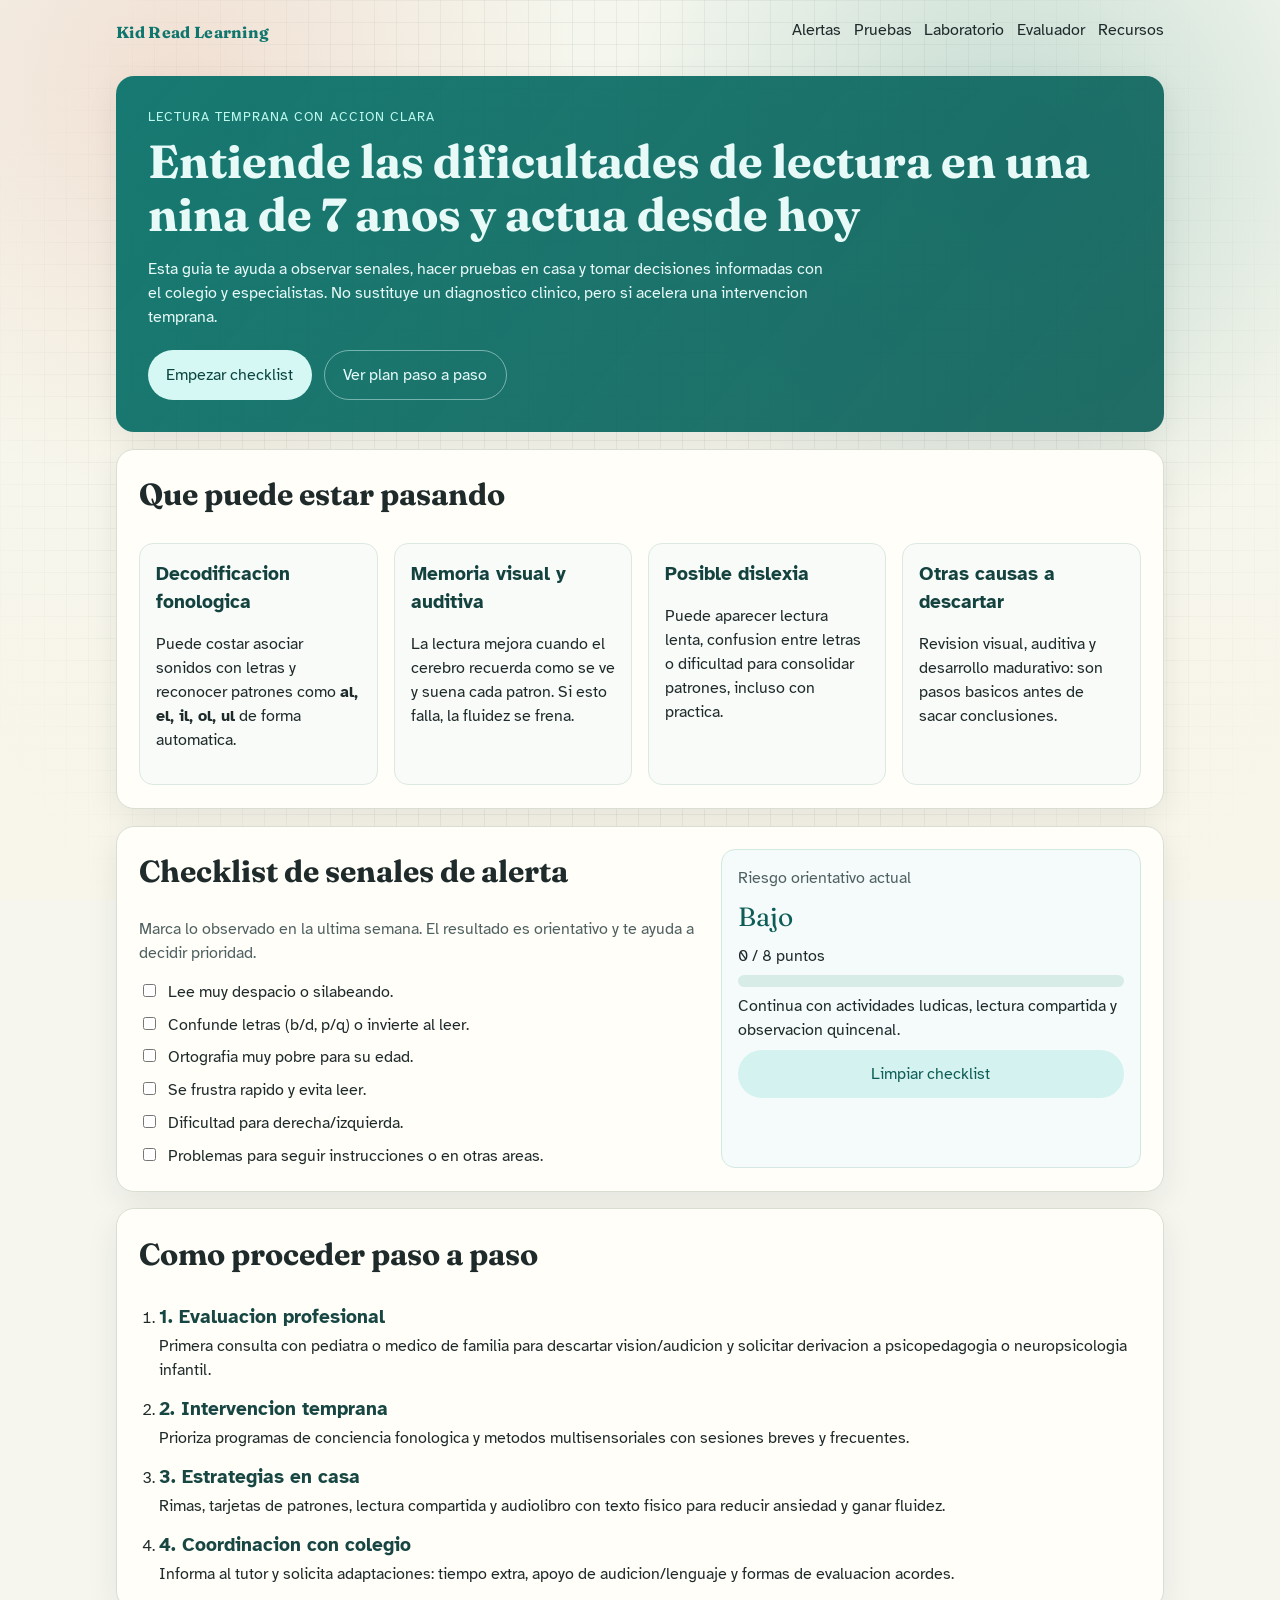
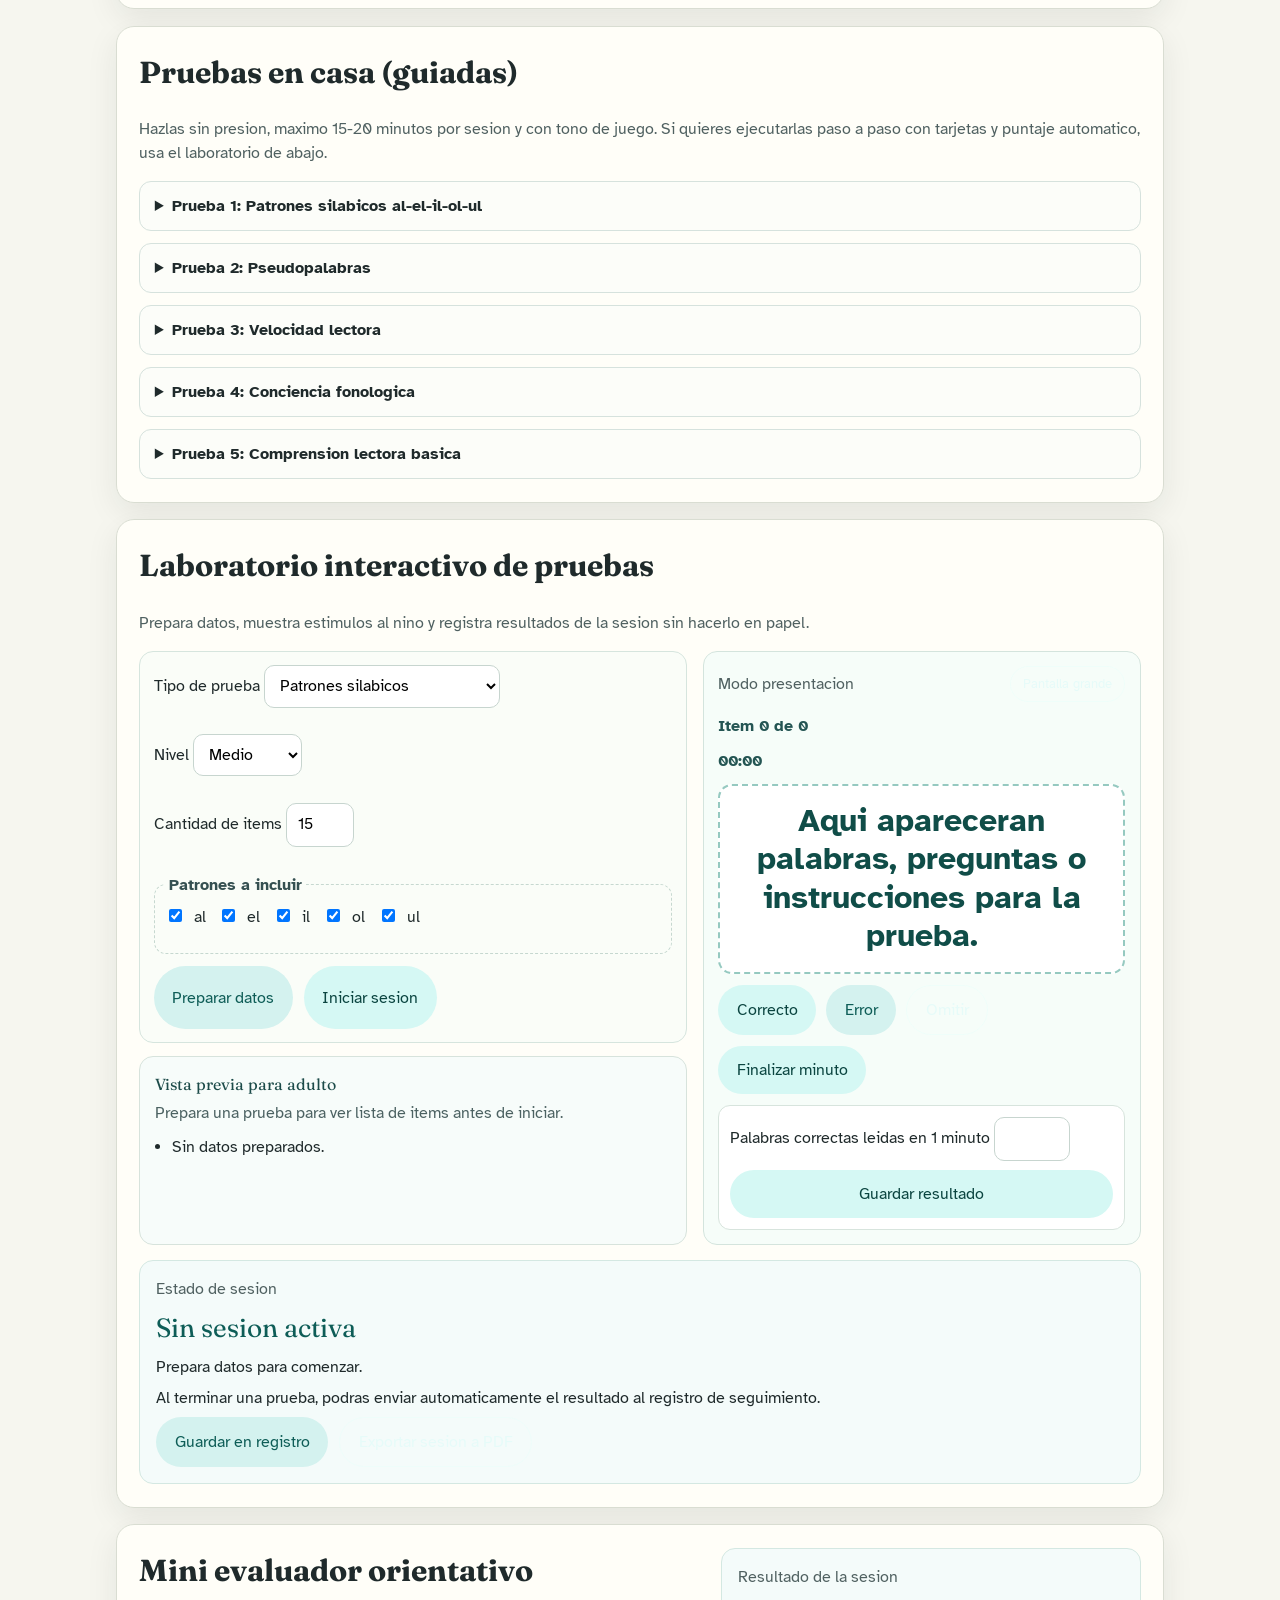
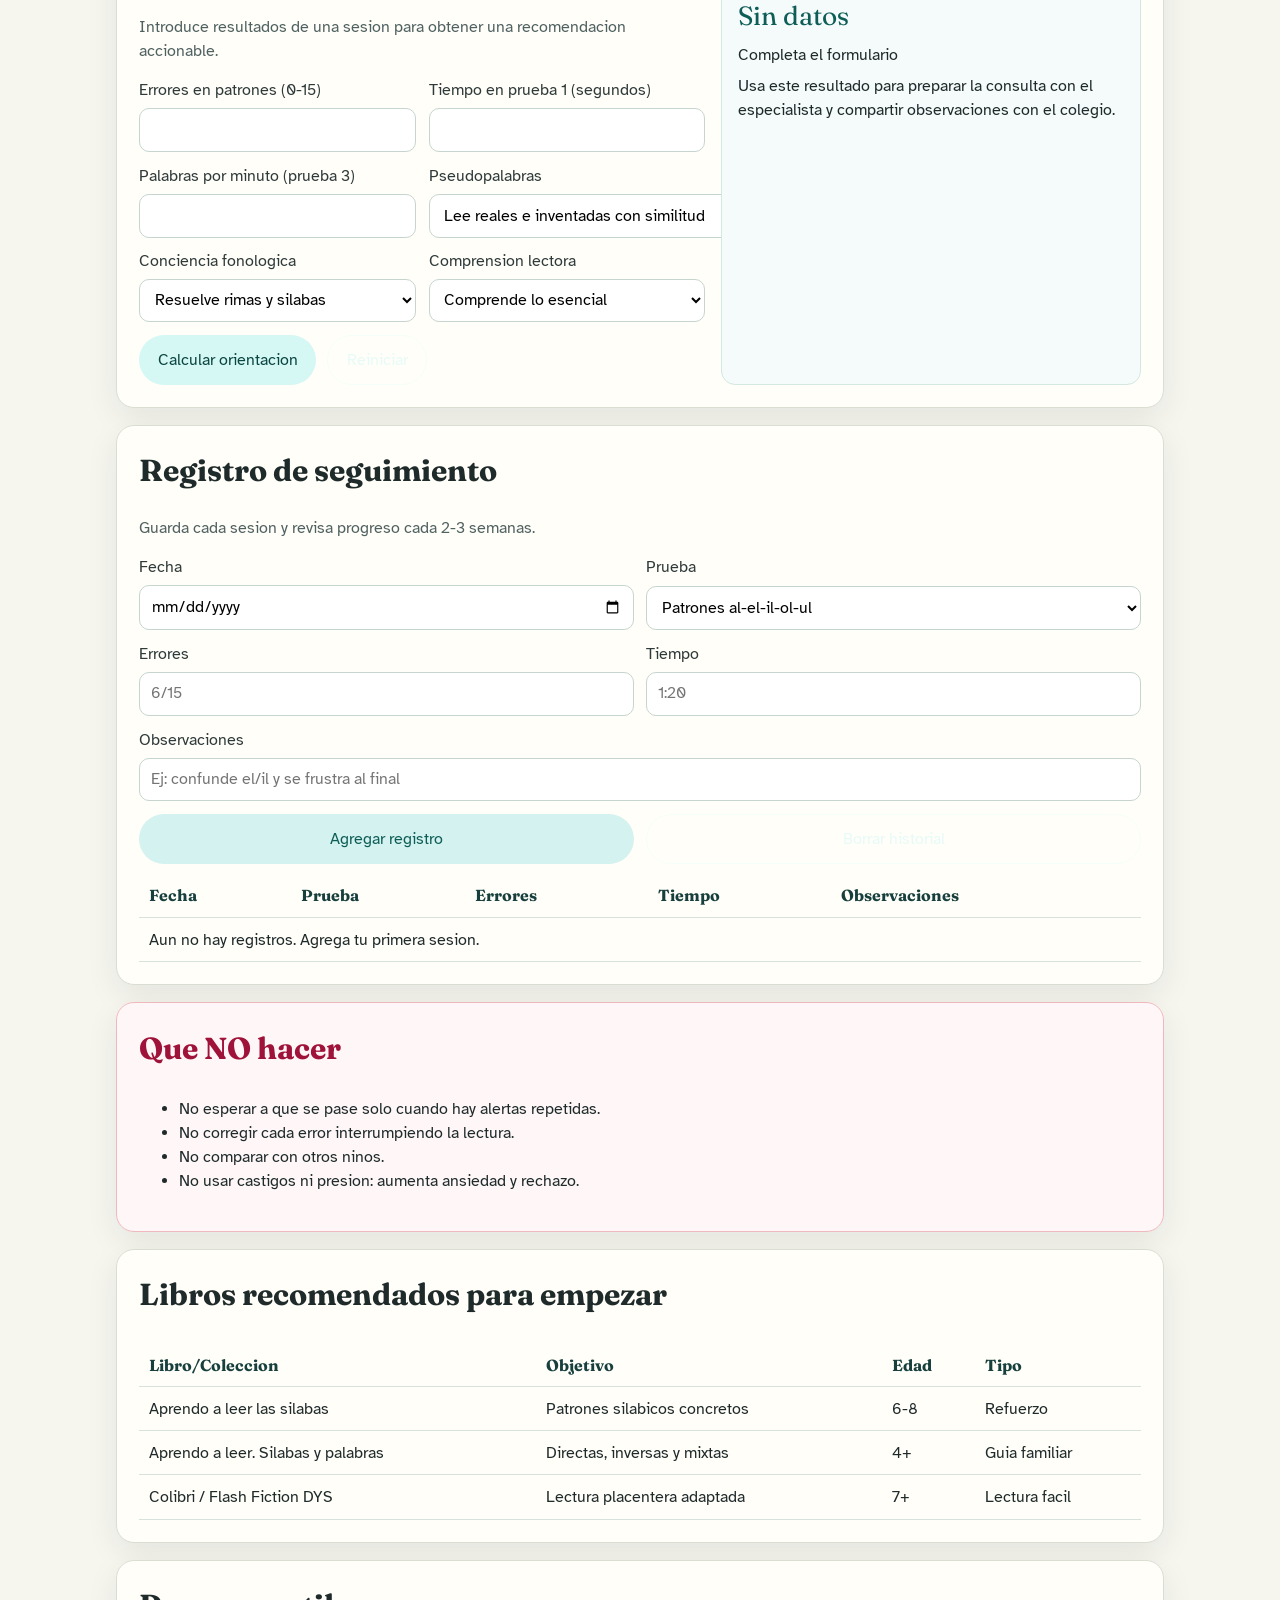
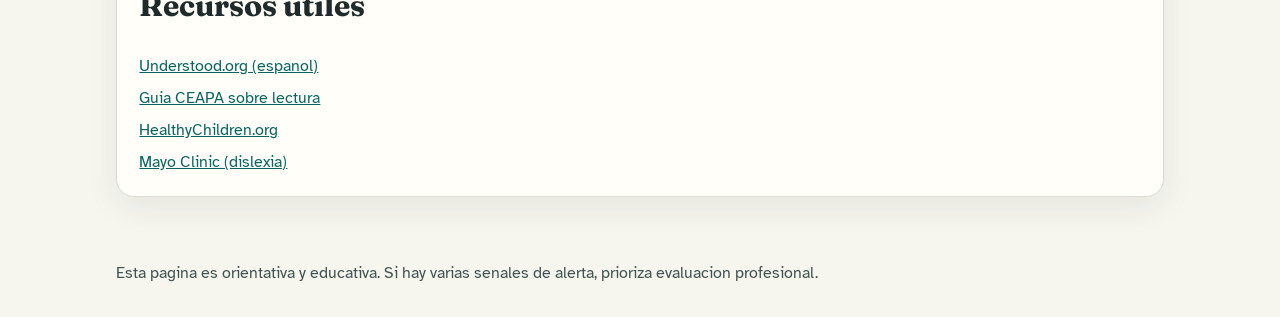
==== index.html @ 414d0680 "Initial interactive reading assessment website" ====
<!doctype html>
<html lang="es">
  <head>
    <meta charset="UTF-8" />
    <meta name="viewport" content="width=device-width, initial-scale=1.0" />
    <title>Guia interactiva de lectura - 7 anos</title>
    <meta
      name="description"
      content="Guia interactiva para familias: detectar senales de alerta en lectura, aplicar pruebas en casa y saber cuando acudir a evaluacion profesional."
    />
    <link rel="preconnect" href="https://fonts.googleapis.com" />
    <link rel="preconnect" href="https://fonts.gstatic.com" crossorigin />
    <link
      href="https://fonts.googleapis.com/css2?family=Atkinson+Hyperlegible:wght@400;700&family=Fraunces:opsz,wght@9..144,500;9..144,700&display=swap"
      rel="stylesheet"
    />
    <link rel="stylesheet" href="styles.css" />
  </head>
  <body>
    <div class="bg-aurora" aria-hidden="true"></div>
    <div class="bg-grid" aria-hidden="true"></div>

    <header class="topbar">
      <p class="brand">Kid Read Learning</p>
      <nav aria-label="Navegacion principal">
        <a href="#alertas">Alertas</a>
        <a href="#pruebas">Pruebas</a>
        <a href="#laboratorio">Laboratorio</a>
        <a href="#evaluador">Evaluador</a>
        <a href="#recursos">Recursos</a>
      </nav>
    </header>

    <main>
      <section class="hero reveal" id="inicio">
        <p class="eyebrow">Lectura temprana con accion clara</p>
        <h1>
          Entiende las dificultades de lectura en una nina de 7 anos y actua
          desde hoy
        </h1>
        <p>
          Esta guia te ayuda a observar senales, hacer pruebas en casa y tomar
          decisiones informadas con el colegio y especialistas. No sustituye un
          diagnostico clinico, pero si acelera una intervencion temprana.
        </p>
        <div class="hero-actions">
          <a class="btn btn-primary" href="#alertas">Empezar checklist</a>
          <a class="btn btn-secondary" href="#pasos">Ver plan paso a paso</a>
        </div>
      </section>

      <section class="panel reveal" id="entender">
        <h2>Que puede estar pasando</h2>
        <div class="grid cards-4">
          <article class="card">
            <h3>Decodificacion fonologica</h3>
            <p>
              Puede costar asociar sonidos con letras y reconocer patrones como
              <strong>al, el, il, ol, ul</strong> de forma automatica.
            </p>
          </article>
          <article class="card">
            <h3>Memoria visual y auditiva</h3>
            <p>
              La lectura mejora cuando el cerebro recuerda como se ve y suena
              cada patron. Si esto falla, la fluidez se frena.
            </p>
          </article>
          <article class="card">
            <h3>Posible dislexia</h3>
            <p>
              Puede aparecer lectura lenta, confusion entre letras o dificultad
              para consolidar patrones, incluso con practica.
            </p>
          </article>
          <article class="card">
            <h3>Otras causas a descartar</h3>
            <p>
              Revision visual, auditiva y desarrollo madurativo: son pasos
              basicos antes de sacar conclusiones.
            </p>
          </article>
        </div>
      </section>

      <section class="panel reveal" id="alertas">
        <div class="split">
          <div>
            <h2>Checklist de senales de alerta</h2>
            <p class="section-intro">
              Marca lo observado en la ultima semana. El resultado es
              orientativo y te ayuda a decidir prioridad.
            </p>
            <form id="alertChecklist" class="stack" aria-label="Checklist de alertas">
              <label><input type="checkbox" value="2" /> Lee muy despacio o silabeando.</label>
              <label><input type="checkbox" value="2" /> Confunde letras (b/d, p/q) o invierte al leer.</label>
              <label><input type="checkbox" value="1" /> Ortografia muy pobre para su edad.</label>
              <label><input type="checkbox" value="1" /> Se frustra rapido y evita leer.</label>
              <label><input type="checkbox" value="1" /> Dificultad para derecha/izquierda.</label>
              <label><input type="checkbox" value="1" /> Problemas para seguir instrucciones o en otras areas.</label>
            </form>
          </div>

          <aside class="result-card" aria-live="polite">
            <p class="result-label">Riesgo orientativo actual</p>
            <p class="result-level" id="checklistLevel">Bajo</p>
            <p class="result-score"><span id="checklistScore">0</span> / 8 puntos</p>
            <div class="meter" role="img" aria-label="Nivel de alerta">
              <span id="checklistMeter"></span>
            </div>
            <p class="result-message" id="checklistMessage">
              Continua con actividades ludicas y observacion quincenal.
            </p>
            <button type="button" class="btn btn-tertiary" id="clearChecklist">
              Limpiar checklist
            </button>
          </aside>
        </div>
      </section>

      <section class="panel reveal" id="pasos">
        <h2>Como proceder paso a paso</h2>
        <ol class="timeline">
          <li>
            <h3>1. Evaluacion profesional</h3>
            <p>
              Primera consulta con pediatra o medico de familia para descartar
              vision/audicion y solicitar derivacion a psicopedagogia o
              neuropsicologia infantil.
            </p>
          </li>
          <li>
            <h3>2. Intervencion temprana</h3>
            <p>
              Prioriza programas de conciencia fonologica y metodos
              multisensoriales con sesiones breves y frecuentes.
            </p>
          </li>
          <li>
            <h3>3. Estrategias en casa</h3>
            <p>
              Rimas, tarjetas de patrones, lectura compartida y audiolibro con
              texto fisico para reducir ansiedad y ganar fluidez.
            </p>
          </li>
          <li>
            <h3>4. Coordinacion con colegio</h3>
            <p>
              Informa al tutor y solicita adaptaciones: tiempo extra, apoyo de
              audicion/lenguaje y formas de evaluacion acordes.
            </p>
          </li>
        </ol>
      </section>

      <section class="panel reveal" id="pruebas">
        <h2>Pruebas en casa (guiadas)</h2>
        <p class="section-intro">
          Hazlas sin presion, maximo 15-20 minutos por sesion y con tono de
          juego. Si quieres ejecutarlas paso a paso con tarjetas y puntaje
          automatico, usa el laboratorio de abajo.
        </p>

        <div class="accordion">
          <details>
            <summary>Prueba 1: Patrones silabicos al-el-il-ol-ul</summary>
            <p>
              Usa 15 palabras. Senal de alerta: mas de 30% de errores o mas de
              60 segundos con lectura silabeada.
            </p>
          </details>
          <details>
            <summary>Prueba 2: Pseudopalabras</summary>
            <p>
              Mezcla palabras reales e inventadas. Si solo lee conocidas, puede
              haber dificultad en conversion grafema-fonema.
            </p>
          </details>
          <details>
            <summary>Prueba 3: Velocidad lectora</summary>
            <p>
              Texto de 100 palabras durante 1 minuto. Referencia orientativa a
              los 7 anos: 60-90 ppm. Alerta por debajo de 50 ppm.
            </p>
          </details>
          <details>
            <summary>Prueba 4: Conciencia fonologica</summary>
            <p>
              Evalua rimas, segmentacion y omision de silabas. Dificultades
              repetidas sugieren base fonologica fragil.
            </p>
          </details>
          <details>
            <summary>Prueba 5: Comprension lectora basica</summary>
            <p>
              Lee 3-4 frases y haz 2-3 preguntas de contenido. Si lee sin
              comprender, revisa enfoque de intervencion.
            </p>
          </details>
        </div>
      </section>

      <section class="panel reveal" id="laboratorio">
        <h2>Laboratorio interactivo de pruebas</h2>
        <p class="section-intro">
          Prepara datos, muestra estimulos al nino y registra resultados de la
          sesion sin hacerlo en papel.
        </p>

        <div class="lab-grid">
          <div class="lab-setup">
            <form id="testLabSetup" class="lab-form">
              <label>
                Tipo de prueba
                <select id="labTestType">
                  <option value="patterns">Patrones silabicos</option>
                  <option value="pseudo">Pseudopalabras</option>
                  <option value="phonology">Conciencia fonologica</option>
                  <option value="reading">Comprension lectora</option>
                  <option value="speed">Velocidad lectora (1 minuto)</option>
                </select>
              </label>

              <label>
                Nivel
                <select id="labDifficulty">
                  <option value="easy">Facil</option>
                  <option value="medium" selected>Medio</option>
                  <option value="hard">Avanzado</option>
                </select>
              </label>

              <label id="labCountWrap">
                Cantidad de items
                <input type="number" id="labItemCount" min="5" max="30" value="15" />
              </label>

              <fieldset id="patternPicker">
                <legend>Patrones a incluir</legend>
                <label><input type="checkbox" name="pattern" value="al" checked /> al</label>
                <label><input type="checkbox" name="pattern" value="el" checked /> el</label>
                <label><input type="checkbox" name="pattern" value="il" checked /> il</label>
                <label><input type="checkbox" name="pattern" value="ol" checked /> ol</label>
                <label><input type="checkbox" name="pattern" value="ul" checked /> ul</label>
              </fieldset>

              <div class="actions-row">
                <button class="btn btn-tertiary" type="button" id="generateLabData">
                  Preparar datos
                </button>
                <button class="btn btn-primary" type="button" id="startLabSession" disabled>
                  Iniciar sesion
                </button>
              </div>
            </form>

            <div class="preview-box">
              <p class="preview-title">Vista previa para adulto</p>
              <p class="preview-note" id="labPreviewNote">
                Prepara una prueba para ver lista de items antes de iniciar.
              </p>
              <ul id="labPreview" class="preview-list"></ul>
            </div>
          </div>

          <aside class="lab-player" aria-live="polite">
            <div class="lab-player-head">
              <p class="result-label">Modo presentacion</p>
              <button class="btn btn-secondary btn-small" type="button" id="toggleKidView">
                Pantalla grande
              </button>
            </div>

            <p class="lab-progress" id="labProgress">Item 0 de 0</p>
            <p class="lab-timer" id="labTimer">00:00</p>
            <div class="lab-reading" id="labReadingText" hidden></div>
            <div class="stimulus-card" id="labStimulus">
              Aqui apareceran palabras, preguntas o instrucciones para la prueba.
            </div>

            <div class="lab-controls" id="labMainControls">
              <button class="btn btn-primary" type="button" id="labCorrect" disabled>
                Correcto
              </button>
              <button class="btn btn-tertiary" type="button" id="labIncorrect" disabled>
                Error
              </button>
              <button class="btn btn-secondary" type="button" id="labSkip" disabled>
                Omitir
              </button>
            </div>

            <div class="lab-controls" id="speedControls" hidden>
              <button class="btn btn-primary" type="button" id="finishSpeedNow" disabled>
                Finalizar minuto
              </button>
            </div>

            <form id="speedResultForm" class="speed-form" hidden>
              <label>
                Palabras correctas leidas en 1 minuto
                <input type="number" id="speedWordsRead" min="0" max="180" required />
              </label>
              <button class="btn btn-primary" type="submit">Guardar resultado</button>
            </form>
          </aside>
        </div>

        <div class="result-card lab-summary">
          <p class="result-label">Estado de sesion</p>
          <p class="result-level" id="labStatus">Sin sesion activa</p>
          <p class="result-score" id="labStats">Prepara datos para comenzar.</p>
          <p class="result-message" id="labAdvice">
            Al terminar una prueba, podras enviar automaticamente el resultado al
            registro de seguimiento.
          </p>
          <div class="actions-row">
            <button class="btn btn-tertiary" type="button" id="saveLabToLog" disabled>
              Guardar en registro
            </button>
            <button class="btn btn-secondary" type="button" id="exportLabPdf" disabled>
              Exportar sesion a PDF
            </button>
          </div>
        </div>
      </section>

      <section class="panel reveal" id="evaluador">
        <div class="split">
          <div>
            <h2>Mini evaluador orientativo</h2>
            <p class="section-intro">
              Introduce resultados de una sesion para obtener una recomendacion
              accionable.
            </p>
            <form id="quickEval" class="eval-grid">
              <label>
                Errores en patrones (0-15)
                <input type="number" min="0" max="15" id="errPatrones" required />
              </label>
              <label>
                Tiempo en prueba 1 (segundos)
                <input type="number" min="10" max="300" id="timePatrones" required />
              </label>
              <label>
                Palabras por minuto (prueba 3)
                <input type="number" min="0" max="180" id="ppm" required />
              </label>
              <label>
                Pseudopalabras
                <select id="pseudo" required>
                  <option value="ok">Lee reales e inventadas con similitud</option>
                  <option value="partial">Le cuesta varias inventadas</option>
                  <option value="block">Se bloquea casi siempre con inventadas</option>
                </select>
              </label>
              <label>
                Conciencia fonologica
                <select id="fono" required>
                  <option value="ok">Resuelve rimas y silabas</option>
                  <option value="partial">Falla en algunas tareas</option>
                  <option value="block">Falla en la mayoria</option>
                </select>
              </label>
              <label>
                Comprension lectora
                <select id="comprension" required>
                  <option value="ok">Comprende lo esencial</option>
                  <option value="partial">Comprension parcial</option>
                  <option value="low">Casi no comprende</option>
                </select>
              </label>

              <div class="actions-row">
                <button class="btn btn-primary" type="submit">Calcular orientacion</button>
                <button class="btn btn-secondary" type="button" id="resetEval">Reiniciar</button>
              </div>
            </form>
          </div>

          <aside class="result-card" aria-live="polite">
            <p class="result-label">Resultado de la sesion</p>
            <p class="result-level" id="evalLevel">Sin datos</p>
            <p class="result-score" id="evalScore">Completa el formulario</p>
            <p class="result-message" id="evalMessage">
              Usa este resultado para preparar la consulta con el especialista y
              compartir observaciones con el colegio.
            </p>
          </aside>
        </div>
      </section>

      <section class="panel reveal" id="registro">
        <h2>Registro de seguimiento</h2>
        <p class="section-intro">
          Guarda cada sesion y revisa progreso cada 2-3 semanas.
        </p>
        <form id="logForm" class="log-form">
          <label>Fecha <input type="date" id="logDate" required /></label>
          <label>
            Prueba
            <select id="logTest" required>
              <option value="Patrones">Patrones al-el-il-ol-ul</option>
              <option value="Pseudopalabras">Pseudopalabras</option>
              <option value="Velocidad">Velocidad lectora</option>
              <option value="Conciencia fonologica">Conciencia fonologica</option>
              <option value="Comprension">Comprension lectora</option>
            </select>
          </label>
          <label>Errores <input type="text" id="logErrors" placeholder="6/15" /></label>
          <label>Tiempo <input type="text" id="logTime" placeholder="1:20" /></label>
          <label class="full">
            Observaciones
            <input
              type="text"
              id="logNotes"
              placeholder="Ej: confunde el/il y se frustra al final"
            />
          </label>
          <button type="submit" class="btn btn-tertiary">Agregar registro</button>
          <button type="button" class="btn btn-secondary" id="clearLogs">Borrar historial</button>
        </form>

        <div class="table-wrap">
          <table>
            <thead>
              <tr>
                <th>Fecha</th>
                <th>Prueba</th>
                <th>Errores</th>
                <th>Tiempo</th>
                <th>Observaciones</th>
              </tr>
            </thead>
            <tbody id="logTableBody"></tbody>
          </table>
        </div>
      </section>

      <section class="panel panel-warning reveal" id="no-hacer">
        <h2>Que NO hacer</h2>
        <ul>
          <li>No esperar a que se pase solo cuando hay alertas repetidas.</li>
          <li>No corregir cada error interrumpiendo la lectura.</li>
          <li>No comparar con otros ninos.</li>
          <li>No usar castigos ni presion: aumenta ansiedad y rechazo.</li>
        </ul>
      </section>

      <section class="panel reveal" id="libros">
        <h2>Libros recomendados para empezar</h2>
        <div class="table-wrap">
          <table>
            <thead>
              <tr>
                <th>Libro/Coleccion</th>
                <th>Objetivo</th>
                <th>Edad</th>
                <th>Tipo</th>
              </tr>
            </thead>
            <tbody>
              <tr>
                <td>Aprendo a leer las silabas</td>
                <td>Patrones silabicos concretos</td>
                <td>6-8</td>
                <td>Refuerzo</td>
              </tr>
              <tr>
                <td>Aprendo a leer. Silabas y palabras</td>
                <td>Directas, inversas y mixtas</td>
                <td>4+</td>
                <td>Guia familiar</td>
              </tr>
              <tr>
                <td>Colibri / Flash Fiction DYS</td>
                <td>Lectura placentera adaptada</td>
                <td>7+</td>
                <td>Lectura facil</td>
              </tr>
            </tbody>
          </table>
        </div>
      </section>

      <section class="panel reveal" id="recursos">
        <h2>Recursos utiles</h2>
        <div class="resources">
          <a href="https://www.understood.org/es-mx/articles/child-trouble-reading" target="_blank" rel="noreferrer">Understood.org (espanol)</a>
          <a href="https://ceapa.es/wp-content/uploads/2021/02/DIFICULTADES-DE-APRENDIZAJE-RELACIONADAS-CON-LA-LECTURA.pdf" target="_blank" rel="noreferrer">Guia CEAPA sobre lectura</a>
          <a href="https://www.healthychildren.org/Spanish/health-issues/conditions/learning-disabilities/Paginas/reading-disorders-what-parents-need-to-know.aspx" target="_blank" rel="noreferrer">HealthyChildren.org</a>
          <a href="https://www.mayoclinic.org/es/diseases-conditions/dyslexia/symptoms-causes/syc-20353552" target="_blank" rel="noreferrer">Mayo Clinic (dislexia)</a>
        </div>
      </section>
    </main>

    <footer>
      <p>
        Esta pagina es orientativa y educativa. Si hay varias senales de alerta,
        prioriza evaluacion profesional.
      </p>
    </footer>

    <script src="script.js"></script>
  </body>
</html>
---- styles.css ----
:root {
  --bg: #f6f6ef;
  --surface: #fffef8;
  --ink: #1f2a2b;
  --muted: #506161;
  --primary: #0f766e;
  --primary-soft: #d4f2ef;
  --accent: #e07a5f;
  --accent-soft: #ffe3d8;
  --warning: #9f1239;
  --line: #d9ddd2;
  --shadow: 0 10px 32px rgba(24, 40, 36, 0.08);
  --radius: 18px;
}

* {
  box-sizing: border-box;
}

html,
body {
  margin: 0;
  padding: 0;
}

body {
  font-family: "Atkinson Hyperlegible", sans-serif;
  color: var(--ink);
  background: var(--bg);
  line-height: 1.5;
  position: relative;
}

.bg-aurora,
.bg-grid {
  position: fixed;
  inset: 0;
  pointer-events: none;
  z-index: -2;
}

.bg-aurora {
  background:
    radial-gradient(circle at 14% 9%, rgba(224, 122, 95, 0.19), transparent 30%),
    radial-gradient(circle at 79% 18%, rgba(15, 118, 110, 0.22), transparent 32%),
    linear-gradient(180deg, #f5f7ee 0%, #f8f5ea 100%);
}

.bg-grid {
  z-index: -1;
  background-image: linear-gradient(to right, rgba(82, 102, 99, 0.08) 1px, transparent 1px),
    linear-gradient(to bottom, rgba(82, 102, 99, 0.08) 1px, transparent 1px);
  background-size: 22px 22px;
  mask-image: radial-gradient(circle at center, #000 56%, transparent 90%);
}

.topbar {
  max-width: 1080px;
  margin: 0 auto;
  padding: 1.1rem 1rem;
  display: flex;
  justify-content: space-between;
  align-items: center;
  gap: 1rem;
  flex-wrap: wrap;
}

.brand {
  margin: 0;
  color: var(--primary);
  font-weight: 700;
  font-family: "Fraunces", serif;
  letter-spacing: 0.02em;
}

nav {
  display: flex;
  flex-wrap: wrap;
  gap: 0.8rem;
}

nav a {
  color: var(--ink);
  text-decoration: none;
  border-bottom: 2px solid transparent;
  padding-bottom: 0.2rem;
}

nav a:hover,
nav a:focus-visible {
  border-color: var(--primary);
  outline: none;
}

main {
  max-width: 1080px;
  margin: 0 auto;
  padding: 0 1rem 3rem;
}

.hero {
  margin-top: 0.7rem;
  padding: 2rem;
  border-radius: var(--radius);
  background: linear-gradient(130deg, rgba(15, 118, 110, 0.97), rgba(16, 98, 91, 0.93));
  color: #e8faf8;
  box-shadow: var(--shadow);
}

.hero h1 {
  margin: 0.5rem 0 1rem;
  font-family: "Fraunces", serif;
  font-weight: 700;
  font-size: clamp(1.7rem, 3.8vw, 2.9rem);
  line-height: 1.15;
}

.eyebrow {
  text-transform: uppercase;
  letter-spacing: 0.08em;
  font-size: 0.8rem;
  margin: 0;
  color: #bdf8ee;
}

.hero p {
  margin: 0;
  max-width: 68ch;
}

.hero-actions {
  margin-top: 1.3rem;
  display: flex;
  flex-wrap: wrap;
  gap: 0.75rem;
}

.btn {
  border: none;
  border-radius: 999px;
  padding: 0.75rem 1.15rem;
  font: inherit;
  cursor: pointer;
  text-decoration: none;
  display: inline-flex;
  justify-content: center;
  align-items: center;
  transition: transform 180ms ease, box-shadow 180ms ease, background-color 180ms ease;
}

.btn:hover,
.btn:focus-visible {
  transform: translateY(-1px);
  box-shadow: 0 6px 20px rgba(22, 42, 39, 0.16);
  outline: none;
}

.btn-primary {
  color: #0b4540;
  background: #d5f8f4;
}

.btn-secondary {
  color: #e6fbf9;
  border: 1px solid rgba(231, 255, 251, 0.45);
  background: transparent;
}

.btn-tertiary {
  color: #0e5d57;
  background: var(--primary-soft);
}

.panel {
  margin-top: 1.05rem;
  border-radius: var(--radius);
  background: var(--surface);
  padding: 1.4rem;
  border: 1px solid var(--line);
  box-shadow: var(--shadow);
}

.panel h2 {
  margin-top: 0;
  font-family: "Fraunces", serif;
  font-size: clamp(1.34rem, 2.4vw, 1.9rem);
}

.section-intro {
  margin-top: -0.2rem;
  color: var(--muted);
}

.grid {
  display: grid;
  gap: 1rem;
}

.cards-4 {
  grid-template-columns: repeat(4, minmax(0, 1fr));
}

.card {
  background: #f8fbf8;
  border: 1px solid #dce9e3;
  border-radius: 14px;
  padding: 1rem;
}

.card h3 {
  margin-top: 0;
  margin-bottom: 0.3rem;
  color: #13423f;
}

.split {
  display: grid;
  grid-template-columns: 1.35fr 1fr;
  gap: 1rem;
}

.stack {
  display: grid;
  gap: 0.6rem;
}

label {
  font-size: 0.97rem;
}

input[type="checkbox"] {
  margin-right: 0.5rem;
}

.result-card {
  border-radius: 14px;
  border: 1px solid #d4e8e2;
  background: #f4fbfa;
  padding: 1rem;
  display: flex;
  flex-direction: column;
  gap: 0.45rem;
}

.result-label {
  margin: 0;
  color: var(--muted);
}

.result-level {
  margin: 0;
  font-family: "Fraunces", serif;
  font-size: 1.65rem;
  color: #0e5d57;
}

.result-score,
.result-message {
  margin: 0;
}

.meter {
  width: 100%;
  border-radius: 999px;
  background: #d8ece7;
  height: 12px;
  overflow: hidden;
}

.meter span {
  display: block;
  height: 100%;
  width: 0;
  background: linear-gradient(90deg, #2eaa9c, #df7358);
  transition: width 220ms ease;
}

.timeline {
  margin: 0;
  padding-left: 1.2rem;
  display: grid;
  gap: 0.8rem;
}

.timeline h3 {
  margin-bottom: 0.2rem;
  margin-top: 0;
  color: #184643;
}

.timeline p {
  margin: 0;
}

.accordion {
  display: grid;
  gap: 0.75rem;
}

.lab-grid {
  display: grid;
  grid-template-columns: 1.25fr 1fr;
  gap: 1rem;
}

.lab-setup {
  display: grid;
  gap: 0.8rem;
}

.lab-form {
  display: grid;
  gap: 0.75rem;
  border: 1px solid #d6e5de;
  border-radius: 14px;
  background: #fafdf8;
  padding: 0.85rem;
}

#patternPicker {
  margin: 0;
  border: 1px dashed #c6d8d0;
  border-radius: 12px;
  padding: 0.6rem;
  display: flex;
  gap: 0.8rem;
  flex-wrap: wrap;
}

#patternPicker legend {
  padding: 0 0.25rem;
  color: #355051;
  font-weight: 700;
}

.preview-box {
  border: 1px solid #d7e3dc;
  border-radius: 14px;
  background: #f7fcfa;
  padding: 0.9rem;
}

.preview-title {
  margin: 0;
  font-family: "Fraunces", serif;
  color: #1c4b49;
}

.preview-note {
  margin: 0.35rem 0 0;
  color: #4c6262;
}

.preview-list {
  margin: 0.6rem 0 0;
  max-height: 220px;
  overflow-y: auto;
  padding-left: 1.1rem;
}

.lab-player {
  border: 1px solid #d4e4dd;
  border-radius: 14px;
  background: #f6fdf9;
  padding: 0.9rem;
  display: grid;
  gap: 0.7rem;
}

.lab-player-head {
  display: flex;
  align-items: center;
  justify-content: space-between;
  gap: 0.7rem;
}

.btn-small {
  padding: 0.45rem 0.75rem;
  font-size: 0.84rem;
  width: auto;
}

.lab-progress,
.lab-timer {
  margin: 0;
  font-weight: 700;
  color: #245553;
}

.lab-reading {
  border: 1px solid #c9ddd4;
  border-radius: 12px;
  background: #ffffff;
  padding: 0.7rem;
  max-height: 180px;
  overflow-y: auto;
  font-size: 0.97rem;
  color: #263f42;
}

.stimulus-card {
  border: 2px dashed #95c9c0;
  border-radius: 14px;
  min-height: 130px;
  background: #ffffff;
  display: flex;
  align-items: center;
  justify-content: center;
  text-align: center;
  padding: 1rem;
  font-size: clamp(1.2rem, 3vw, 2rem);
  font-weight: 700;
  color: #104d48;
  line-height: 1.2;
}

.kid-focus .stimulus-card {
  min-height: 280px;
  font-size: clamp(2.2rem, 7vw, 4.4rem);
  border-style: solid;
  background: #fcfffc;
}

.kid-focus .lab-reading {
  font-size: 1.15rem;
  max-height: 240px;
}

.lab-controls {
  display: flex;
  gap: 0.65rem;
  flex-wrap: wrap;
}

.lab-summary {
  margin-top: 0.9rem;
}

.speed-form {
  display: grid;
  gap: 0.55rem;
  border: 1px solid #d7e4dd;
  border-radius: 12px;
  padding: 0.7rem;
  background: #ffffff;
}

details {
  border: 1px solid #d6e2dd;
  border-radius: 12px;
  padding: 0.75rem 0.9rem;
  background: #fcfdf9;
}

summary {
  cursor: pointer;
  font-weight: 700;
}

.eval-grid,
.log-form {
  display: grid;
  gap: 0.8rem;
  grid-template-columns: repeat(2, minmax(0, 1fr));
}

.eval-grid label,
.log-form label {
  display: grid;
  gap: 0.35rem;
  color: #2f3a3b;
}

input,
select {
  border-radius: 10px;
  border: 1px solid #c7d5cf;
  padding: 0.58rem 0.66rem;
  font: inherit;
  background: #fff;
}

input:focus-visible,
select:focus-visible,
button:focus-visible {
  outline: 2px solid #1f8f83;
  outline-offset: 1px;
}

.actions-row {
  grid-column: 1 / -1;
  display: flex;
  gap: 0.7rem;
  flex-wrap: wrap;
}

.full {
  grid-column: 1 / -1;
}

.table-wrap {
  width: 100%;
  overflow-x: auto;
  margin-top: 0.6rem;
}

table {
  width: 100%;
  border-collapse: collapse;
  min-width: 610px;
}

th,
td {
  text-align: left;
  padding: 0.6rem;
  border-bottom: 1px solid #d7e2dc;
}

thead th {
  font-family: "Fraunces", serif;
  color: #163f3d;
}

.panel-warning {
  border-color: #efb8bf;
  background: #fff7f7;
}

.panel-warning h2 {
  color: var(--warning);
}

.resources {
  display: grid;
  gap: 0.5rem;
}

.resources a {
  color: #0a6460;
}

footer {
  max-width: 1080px;
  margin: 1rem auto 2rem;
  padding: 0 1rem;
  color: #405251;
}

.reveal {
  opacity: 0;
  transform: translateY(12px);
  transition: opacity 450ms ease, transform 450ms ease;
}

.reveal.visible {
  opacity: 1;
  transform: translateY(0);
}

@media (max-width: 920px) {
  .cards-4 {
    grid-template-columns: repeat(2, minmax(0, 1fr));
  }

  .split {
    grid-template-columns: 1fr;
  }

  .lab-grid {
    grid-template-columns: 1fr;
  }
}

@media (max-width: 680px) {
  .hero,
  .panel {
    padding: 1rem;
  }

  .cards-4,
  .eval-grid,
  .log-form {
    grid-template-columns: 1fr;
  }

  .btn {
    width: 100%;
  }

  .actions-row {
    flex-direction: column;
  }
}
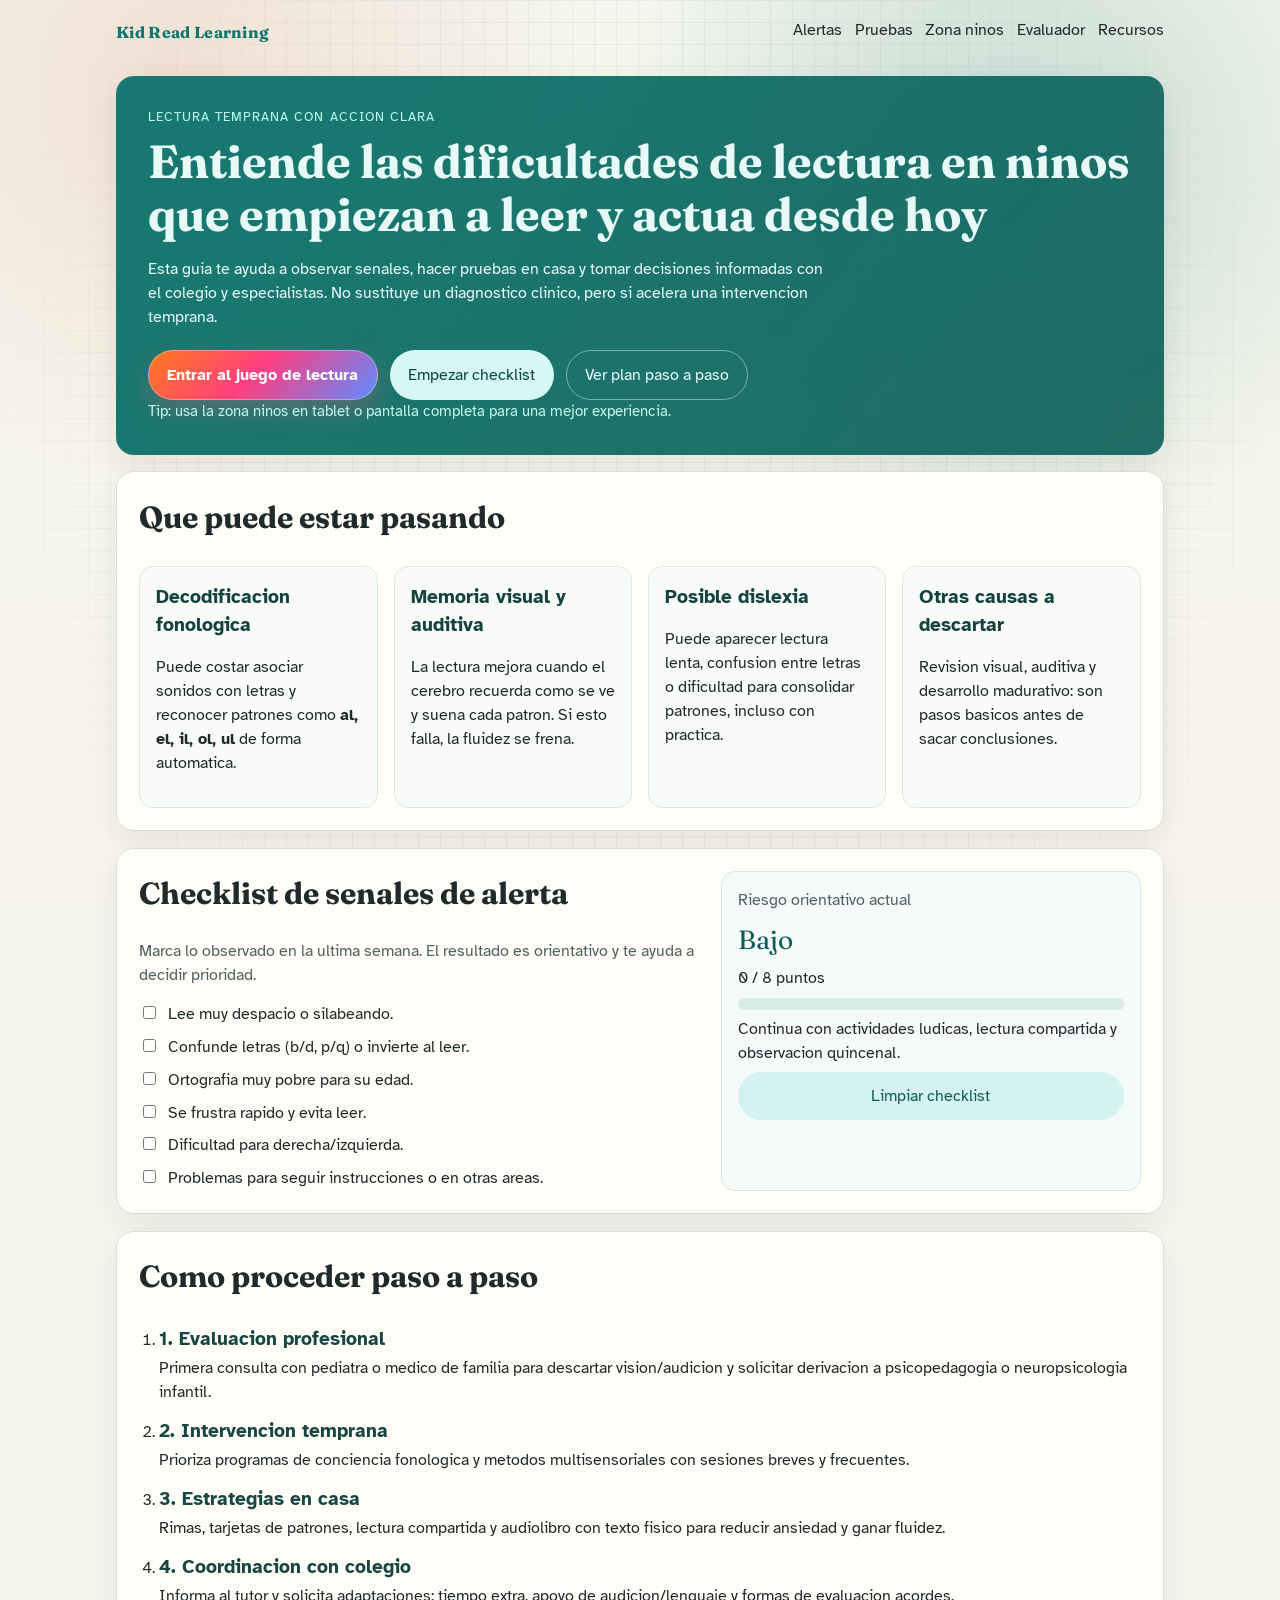
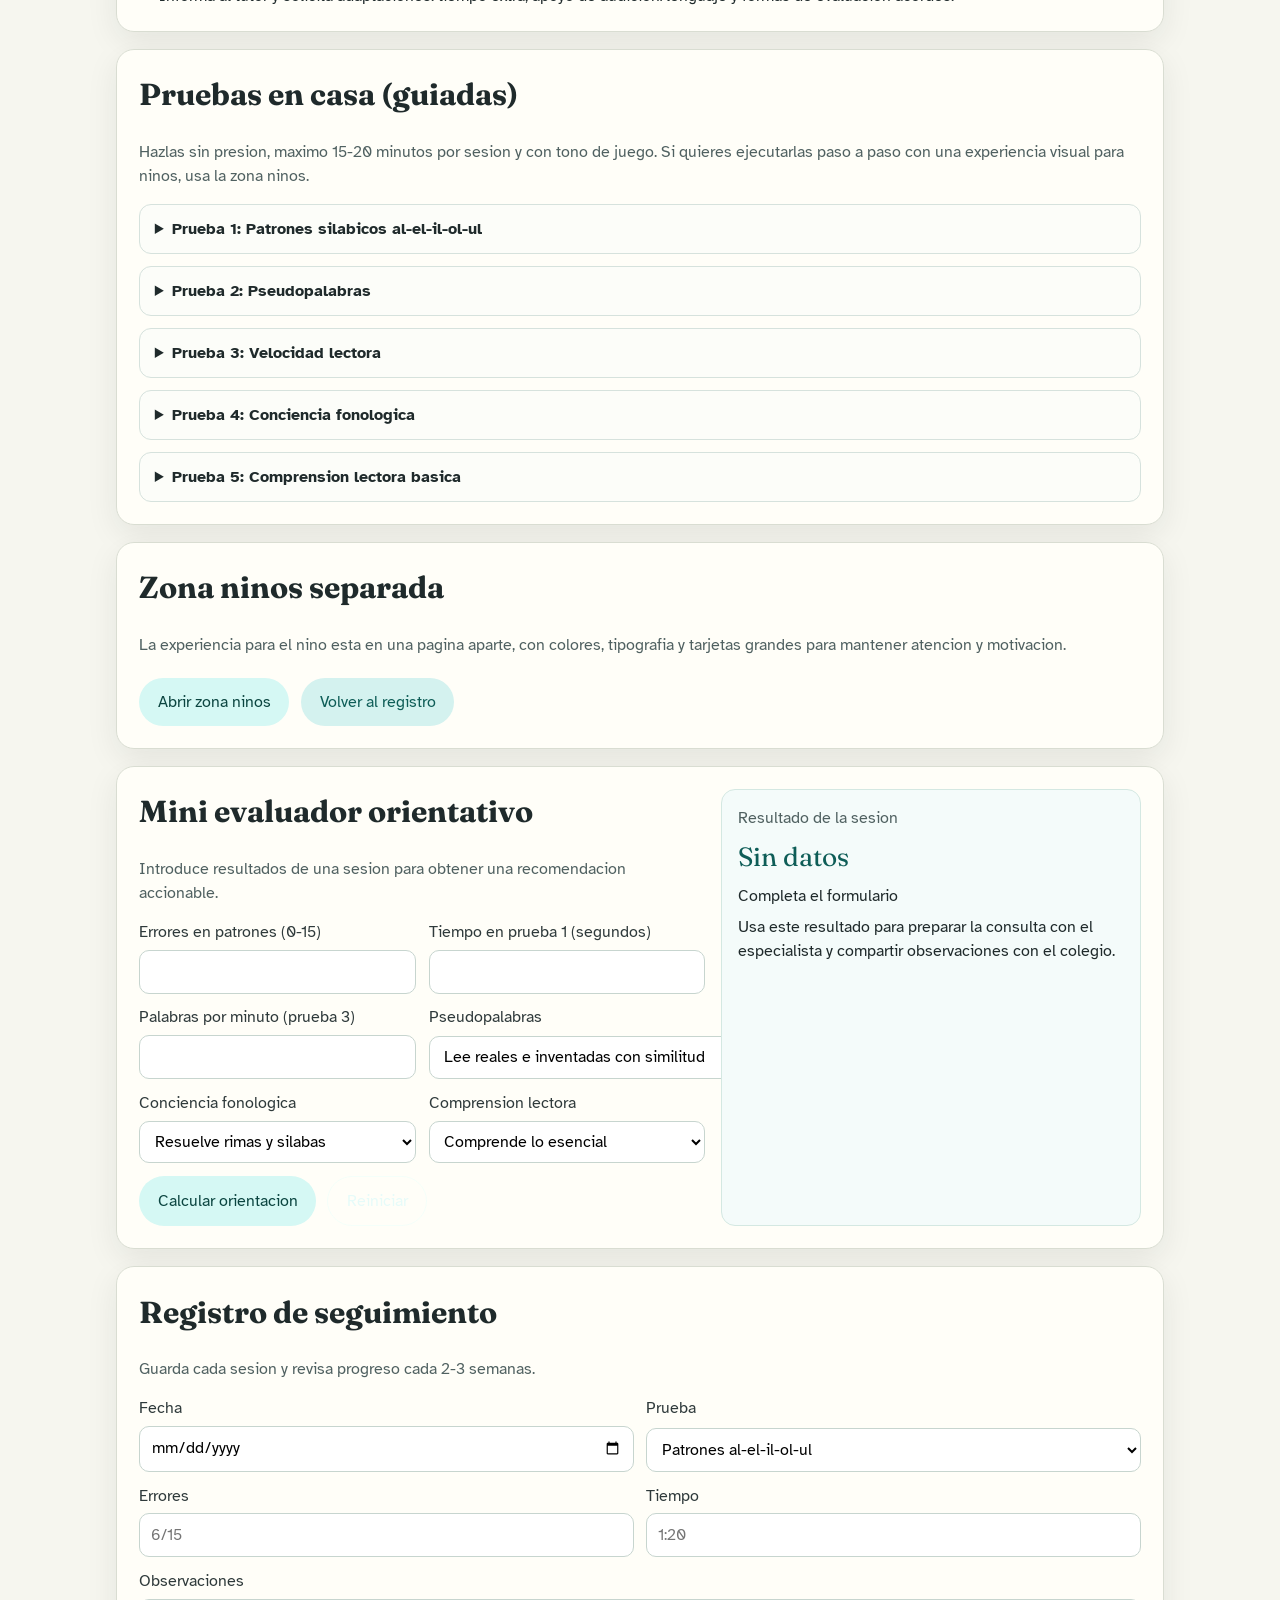
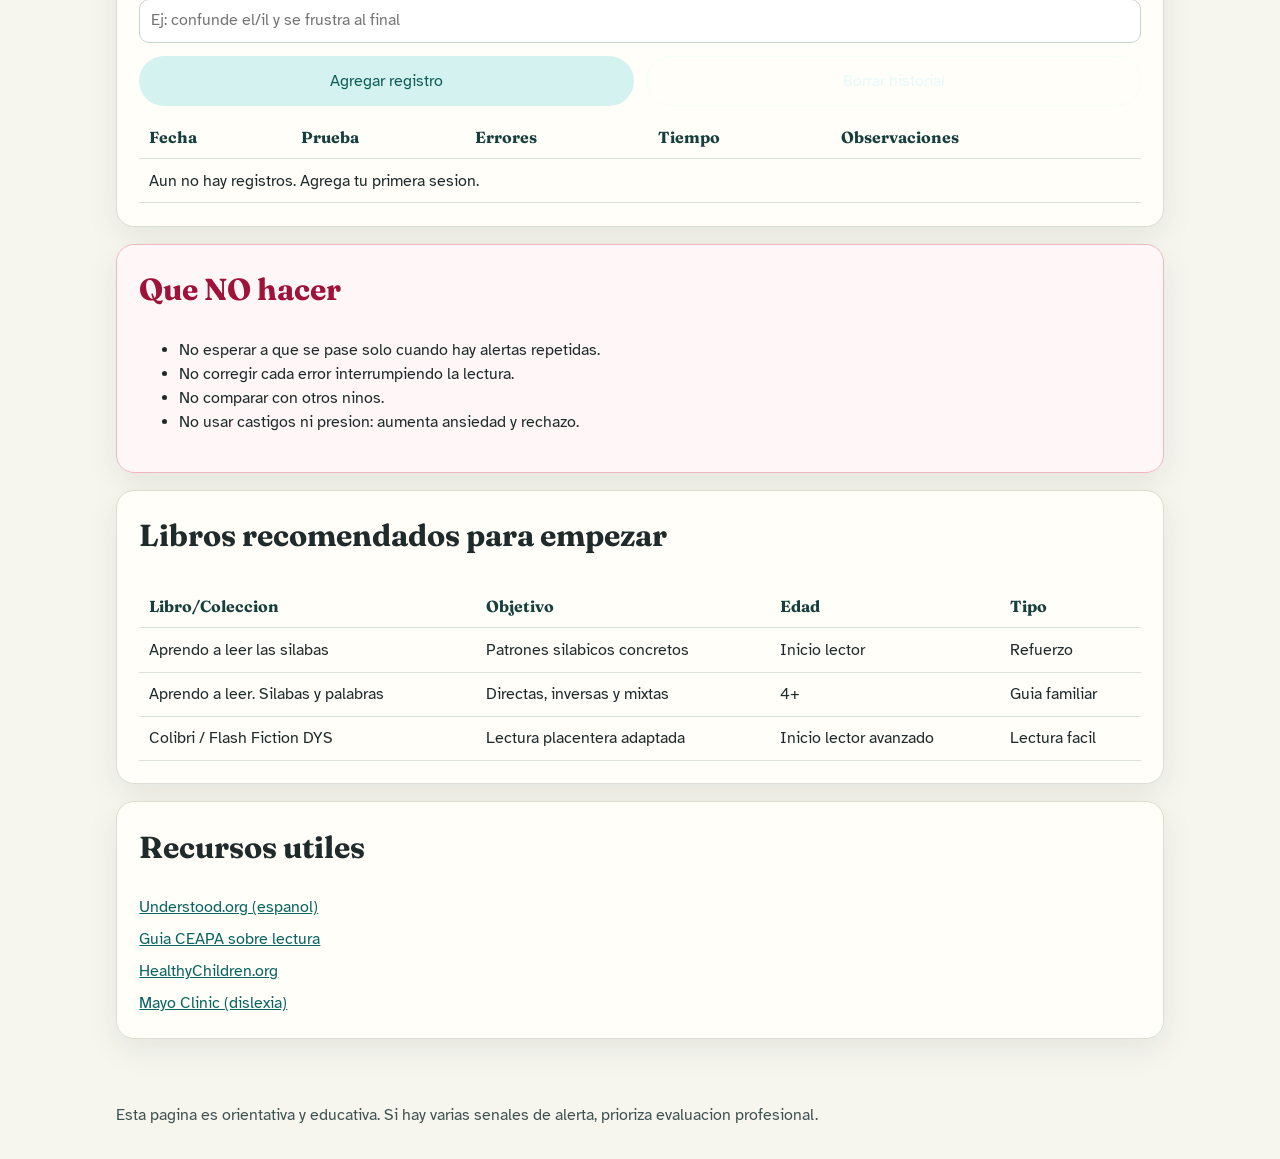
==== commit 822d430a: "Split kid testing into dedicated page and improve mobile UX" ====
--- a/index.html
+++ b/index.html
@@ -3,10 +3,10 @@
   <head>
     <meta charset="UTF-8" />
     <meta name="viewport" content="width=device-width, initial-scale=1.0" />
-    <title>Guia interactiva de lectura - 7 anos</title>
+    <title>Guia interactiva para inicio lector</title>
     <meta
       name="description"
-      content="Guia interactiva para familias: detectar senales de alerta en lectura, aplicar pruebas en casa y saber cuando acudir a evaluacion profesional."
+      content="Guia interactiva para familias: detectar senales en ninos que empiezan a leer, aplicar pruebas en casa y saber cuando acudir a evaluacion profesional."
     />
     <link rel="preconnect" href="https://fonts.googleapis.com" />
     <link rel="preconnect" href="https://fonts.gstatic.com" crossorigin />
@@ -25,7 +25,7 @@
       <nav aria-label="Navegacion principal">
         <a href="#alertas">Alertas</a>
         <a href="#pruebas">Pruebas</a>
-        <a href="#laboratorio">Laboratorio</a>
+        <a href="zona-ninos.html">Zona ninos</a>
         <a href="#evaluador">Evaluador</a>
         <a href="#recursos">Recursos</a>
       </nav>
@@ -35,8 +35,8 @@
       <section class="hero reveal" id="inicio">
         <p class="eyebrow">Lectura temprana con accion clara</p>
         <h1>
-          Entiende las dificultades de lectura en una nina de 7 anos y actua
-          desde hoy
+          Entiende las dificultades de lectura en ninos que empiezan a leer y
+          actua desde hoy
         </h1>
         <p>
           Esta guia te ayuda a observar senales, hacer pruebas en casa y tomar
@@ -44,9 +44,13 @@
           diagnostico clinico, pero si acelera una intervencion temprana.
         </p>
         <div class="hero-actions">
+          <a class="btn btn-kids" href="zona-ninos.html">Entrar al juego de lectura</a>
           <a class="btn btn-primary" href="#alertas">Empezar checklist</a>
           <a class="btn btn-secondary" href="#pasos">Ver plan paso a paso</a>
         </div>
+        <p class="hero-kids-note">
+          Tip: usa la zona ninos en tablet o pantalla completa para una mejor experiencia.
+        </p>
       </section>
 
       <section class="panel reveal" id="entender">
@@ -157,8 +161,8 @@
         <h2>Pruebas en casa (guiadas)</h2>
         <p class="section-intro">
           Hazlas sin presion, maximo 15-20 minutos por sesion y con tono de
-          juego. Si quieres ejecutarlas paso a paso con tarjetas y puntaje
-          automatico, usa el laboratorio de abajo.
+          juego. Si quieres ejecutarlas paso a paso con una experiencia visual
+          para ninos, usa la zona ninos.
         </p>
 
         <div class="accordion">
@@ -179,8 +183,8 @@
           <details>
             <summary>Prueba 3: Velocidad lectora</summary>
             <p>
-              Texto de 100 palabras durante 1 minuto. Referencia orientativa a
-              los 7 anos: 60-90 ppm. Alerta por debajo de 50 ppm.
+              Texto de 100 palabras durante 1 minuto. Referencia orientativa en
+              inicio lector: 50-90 ppm, con alerta por debajo de 45-50 ppm.
             </p>
           </details>
           <details>
@@ -201,127 +205,14 @@
       </section>
 
       <section class="panel reveal" id="laboratorio">
-        <h2>Laboratorio interactivo de pruebas</h2>
+        <h2>Zona ninos separada</h2>
         <p class="section-intro">
-          Prepara datos, muestra estimulos al nino y registra resultados de la
-          sesion sin hacerlo en papel.
-        </p>
-
-        <div class="lab-grid">
-          <div class="lab-setup">
-            <form id="testLabSetup" class="lab-form">
-              <label>
-                Tipo de prueba
-                <select id="labTestType">
-                  <option value="patterns">Patrones silabicos</option>
-                  <option value="pseudo">Pseudopalabras</option>
-                  <option value="phonology">Conciencia fonologica</option>
-                  <option value="reading">Comprension lectora</option>
-                  <option value="speed">Velocidad lectora (1 minuto)</option>
-                </select>
-              </label>
-
-              <label>
-                Nivel
-                <select id="labDifficulty">
-                  <option value="easy">Facil</option>
-                  <option value="medium" selected>Medio</option>
-                  <option value="hard">Avanzado</option>
-                </select>
-              </label>
-
-              <label id="labCountWrap">
-                Cantidad de items
-                <input type="number" id="labItemCount" min="5" max="30" value="15" />
-              </label>
-
-              <fieldset id="patternPicker">
-                <legend>Patrones a incluir</legend>
-                <label><input type="checkbox" name="pattern" value="al" checked /> al</label>
-                <label><input type="checkbox" name="pattern" value="el" checked /> el</label>
-                <label><input type="checkbox" name="pattern" value="il" checked /> il</label>
-                <label><input type="checkbox" name="pattern" value="ol" checked /> ol</label>
-                <label><input type="checkbox" name="pattern" value="ul" checked /> ul</label>
-              </fieldset>
-
-              <div class="actions-row">
-                <button class="btn btn-tertiary" type="button" id="generateLabData">
-                  Preparar datos
-                </button>
-                <button class="btn btn-primary" type="button" id="startLabSession" disabled>
-                  Iniciar sesion
-                </button>
-              </div>
-            </form>
-
-            <div class="preview-box">
-              <p class="preview-title">Vista previa para adulto</p>
-              <p class="preview-note" id="labPreviewNote">
-                Prepara una prueba para ver lista de items antes de iniciar.
-              </p>
-              <ul id="labPreview" class="preview-list"></ul>
-            </div>
-          </div>
-
-          <aside class="lab-player" aria-live="polite">
-            <div class="lab-player-head">
-              <p class="result-label">Modo presentacion</p>
-              <button class="btn btn-secondary btn-small" type="button" id="toggleKidView">
-                Pantalla grande
-              </button>
-            </div>
-
-            <p class="lab-progress" id="labProgress">Item 0 de 0</p>
-            <p class="lab-timer" id="labTimer">00:00</p>
-            <div class="lab-reading" id="labReadingText" hidden></div>
-            <div class="stimulus-card" id="labStimulus">
-              Aqui apareceran palabras, preguntas o instrucciones para la prueba.
-            </div>
-
-            <div class="lab-controls" id="labMainControls">
-              <button class="btn btn-primary" type="button" id="labCorrect" disabled>
-                Correcto
-              </button>
-              <button class="btn btn-tertiary" type="button" id="labIncorrect" disabled>
-                Error
-              </button>
-              <button class="btn btn-secondary" type="button" id="labSkip" disabled>
-                Omitir
-              </button>
-            </div>
-
-            <div class="lab-controls" id="speedControls" hidden>
-              <button class="btn btn-primary" type="button" id="finishSpeedNow" disabled>
-                Finalizar minuto
-              </button>
-            </div>
-
-            <form id="speedResultForm" class="speed-form" hidden>
-              <label>
-                Palabras correctas leidas en 1 minuto
-                <input type="number" id="speedWordsRead" min="0" max="180" required />
-              </label>
-              <button class="btn btn-primary" type="submit">Guardar resultado</button>
-            </form>
-          </aside>
-        </div>
-
-        <div class="result-card lab-summary">
-          <p class="result-label">Estado de sesion</p>
-          <p class="result-level" id="labStatus">Sin sesion activa</p>
-          <p class="result-score" id="labStats">Prepara datos para comenzar.</p>
-          <p class="result-message" id="labAdvice">
-            Al terminar una prueba, podras enviar automaticamente el resultado al
-            registro de seguimiento.
-          </p>
-          <div class="actions-row">
-            <button class="btn btn-tertiary" type="button" id="saveLabToLog" disabled>
-              Guardar en registro
-            </button>
-            <button class="btn btn-secondary" type="button" id="exportLabPdf" disabled>
-              Exportar sesion a PDF
-            </button>
-          </div>
+          La experiencia para el nino esta en una pagina aparte, con colores,
+          tipografia y tarjetas grandes para mantener atencion y motivacion.
+        </p>
+        <div class="hero-actions">
+          <a class="btn btn-primary" href="zona-ninos.html">Abrir zona ninos</a>
+          <a class="btn btn-tertiary" href="#registro">Volver al registro</a>
         </div>
       </section>
 
@@ -463,7 +354,7 @@
               <tr>
                 <td>Aprendo a leer las silabas</td>
                 <td>Patrones silabicos concretos</td>
-                <td>6-8</td>
+                <td>Inicio lector</td>
                 <td>Refuerzo</td>
               </tr>
               <tr>
@@ -475,7 +366,7 @@
               <tr>
                 <td>Colibri / Flash Fiction DYS</td>
                 <td>Lectura placentera adaptada</td>
-                <td>7+</td>
+                <td>Inicio lector avanzado</td>
                 <td>Lectura facil</td>
               </tr>
             </tbody>
--- a/styles.css
+++ b/styles.css
@@ -29,6 +29,7 @@
   background: var(--bg);
   line-height: 1.5;
   position: relative;
+  overflow-x: hidden;
 }
 
 .bg-aurora,
@@ -140,6 +141,7 @@
   border-radius: 999px;
   padding: 0.75rem 1.15rem;
   font: inherit;
+  min-height: 44px;
   cursor: pointer;
   text-decoration: none;
   display: inline-flex;
@@ -169,6 +171,21 @@
 .btn-tertiary {
   color: #0e5d57;
   background: var(--primary-soft);
+}
+
+.btn-kids {
+  color: #ffffff;
+  background:
+    linear-gradient(135deg, #ff7a18 0%, #ff3f81 46%, #5b8cff 100%);
+  border: 1px solid rgba(255, 255, 255, 0.34);
+  font-weight: 700;
+  box-shadow: 0 10px 26px rgba(255, 85, 120, 0.28);
+}
+
+.hero-kids-note {
+  margin-top: 0.8rem;
+  color: #c4f6ee;
+  font-size: 0.93rem;
 }
 
 .panel {
@@ -507,7 +524,7 @@
 table {
   width: 100%;
   border-collapse: collapse;
-  min-width: 610px;
+  min-width: 520px;
 }
 
 th,
@@ -573,9 +590,37 @@
 }
 
 @media (max-width: 680px) {
+  .topbar {
+    align-items: flex-start;
+  }
+
+  nav {
+    width: 100%;
+    flex-wrap: nowrap;
+    overflow-x: auto;
+    padding-bottom: 0.2rem;
+    -webkit-overflow-scrolling: touch;
+  }
+
+  nav a {
+    flex: 0 0 auto;
+    border: 1px solid #cfe0db;
+    border-radius: 999px;
+    background: #f8fbf8;
+    padding: 0.35rem 0.7rem;
+  }
+
   .hero,
   .panel {
     padding: 1rem;
+  }
+
+  .hero-actions {
+    gap: 0.6rem;
+  }
+
+  .hero-kids-note {
+    margin-top: 0.6rem;
   }
 
   .cards-4,
@@ -591,4 +636,18 @@
   .actions-row {
     flex-direction: column;
   }
-}
+
+  table {
+    min-width: 460px;
+  }
+}
+
+@media (max-width: 420px) {
+  main {
+    padding: 0 0.75rem 2rem;
+  }
+
+  footer {
+    padding: 0 0.75rem;
+  }
+}
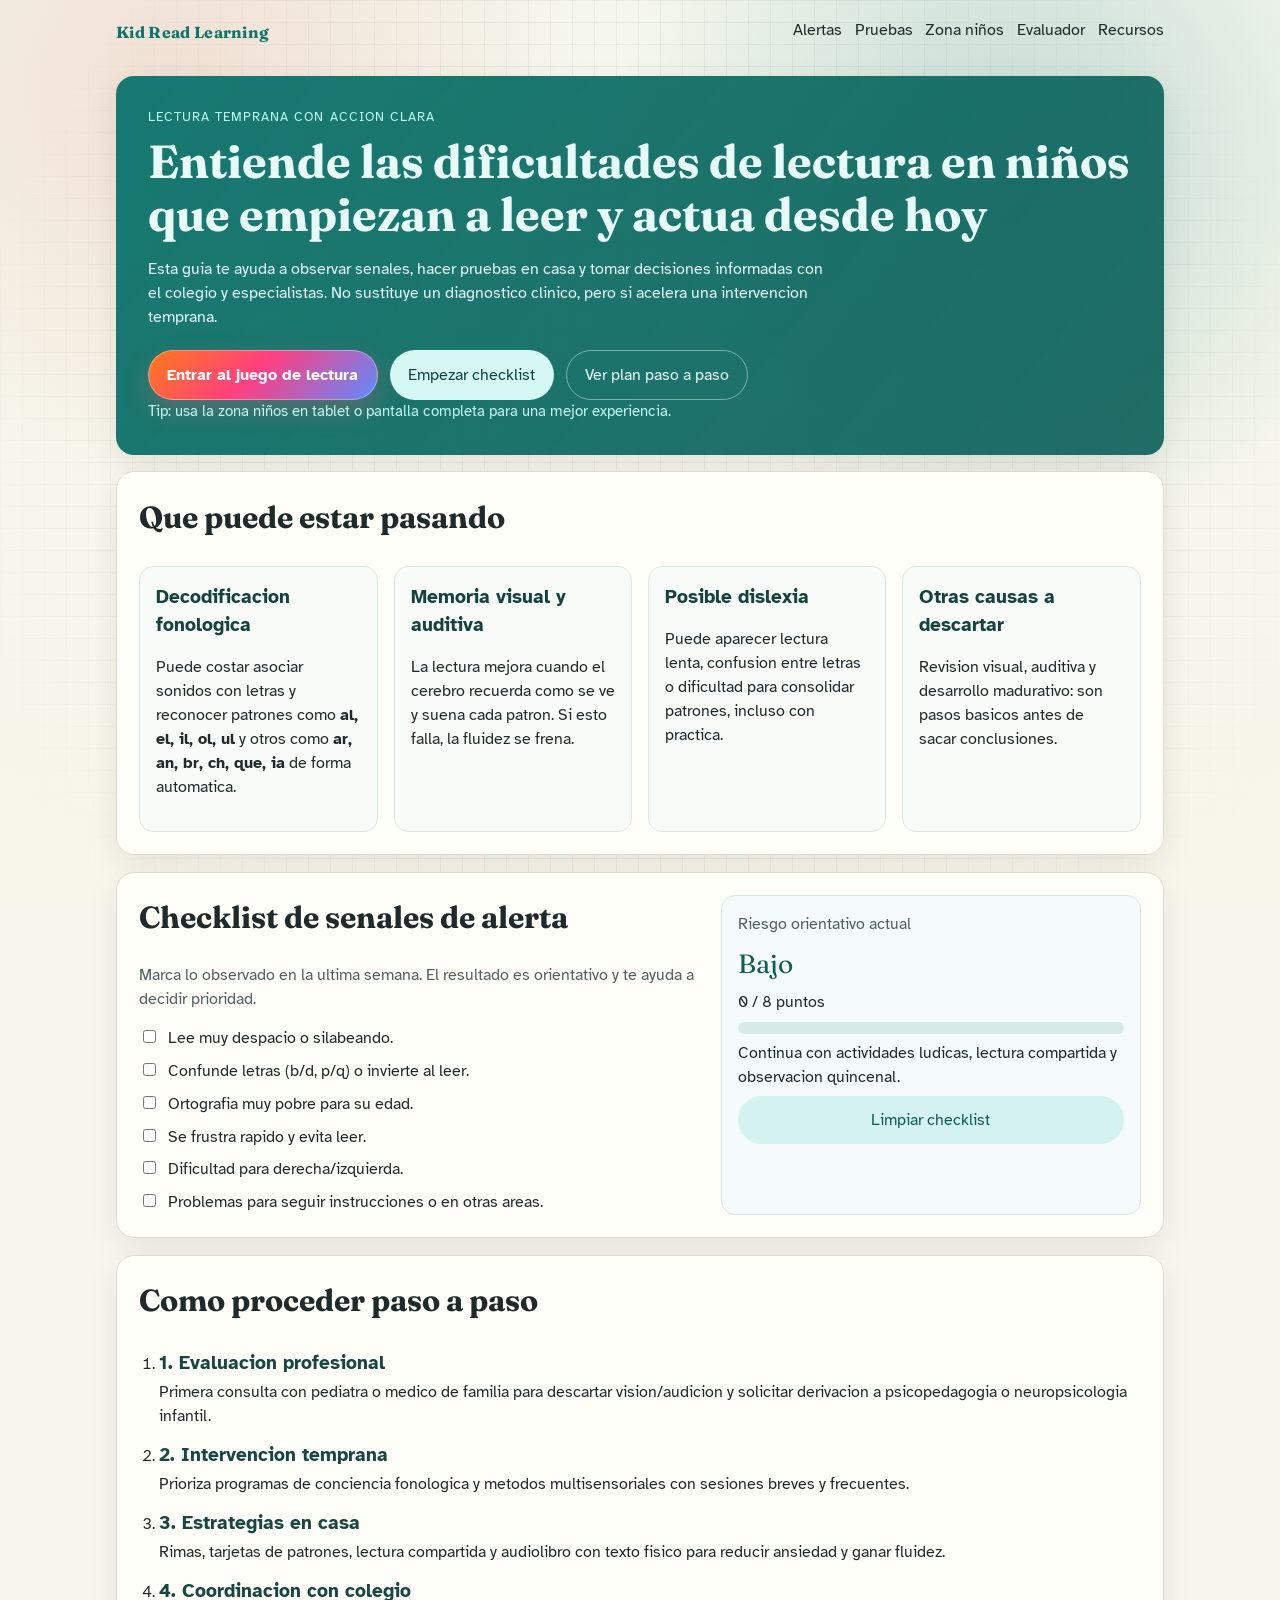
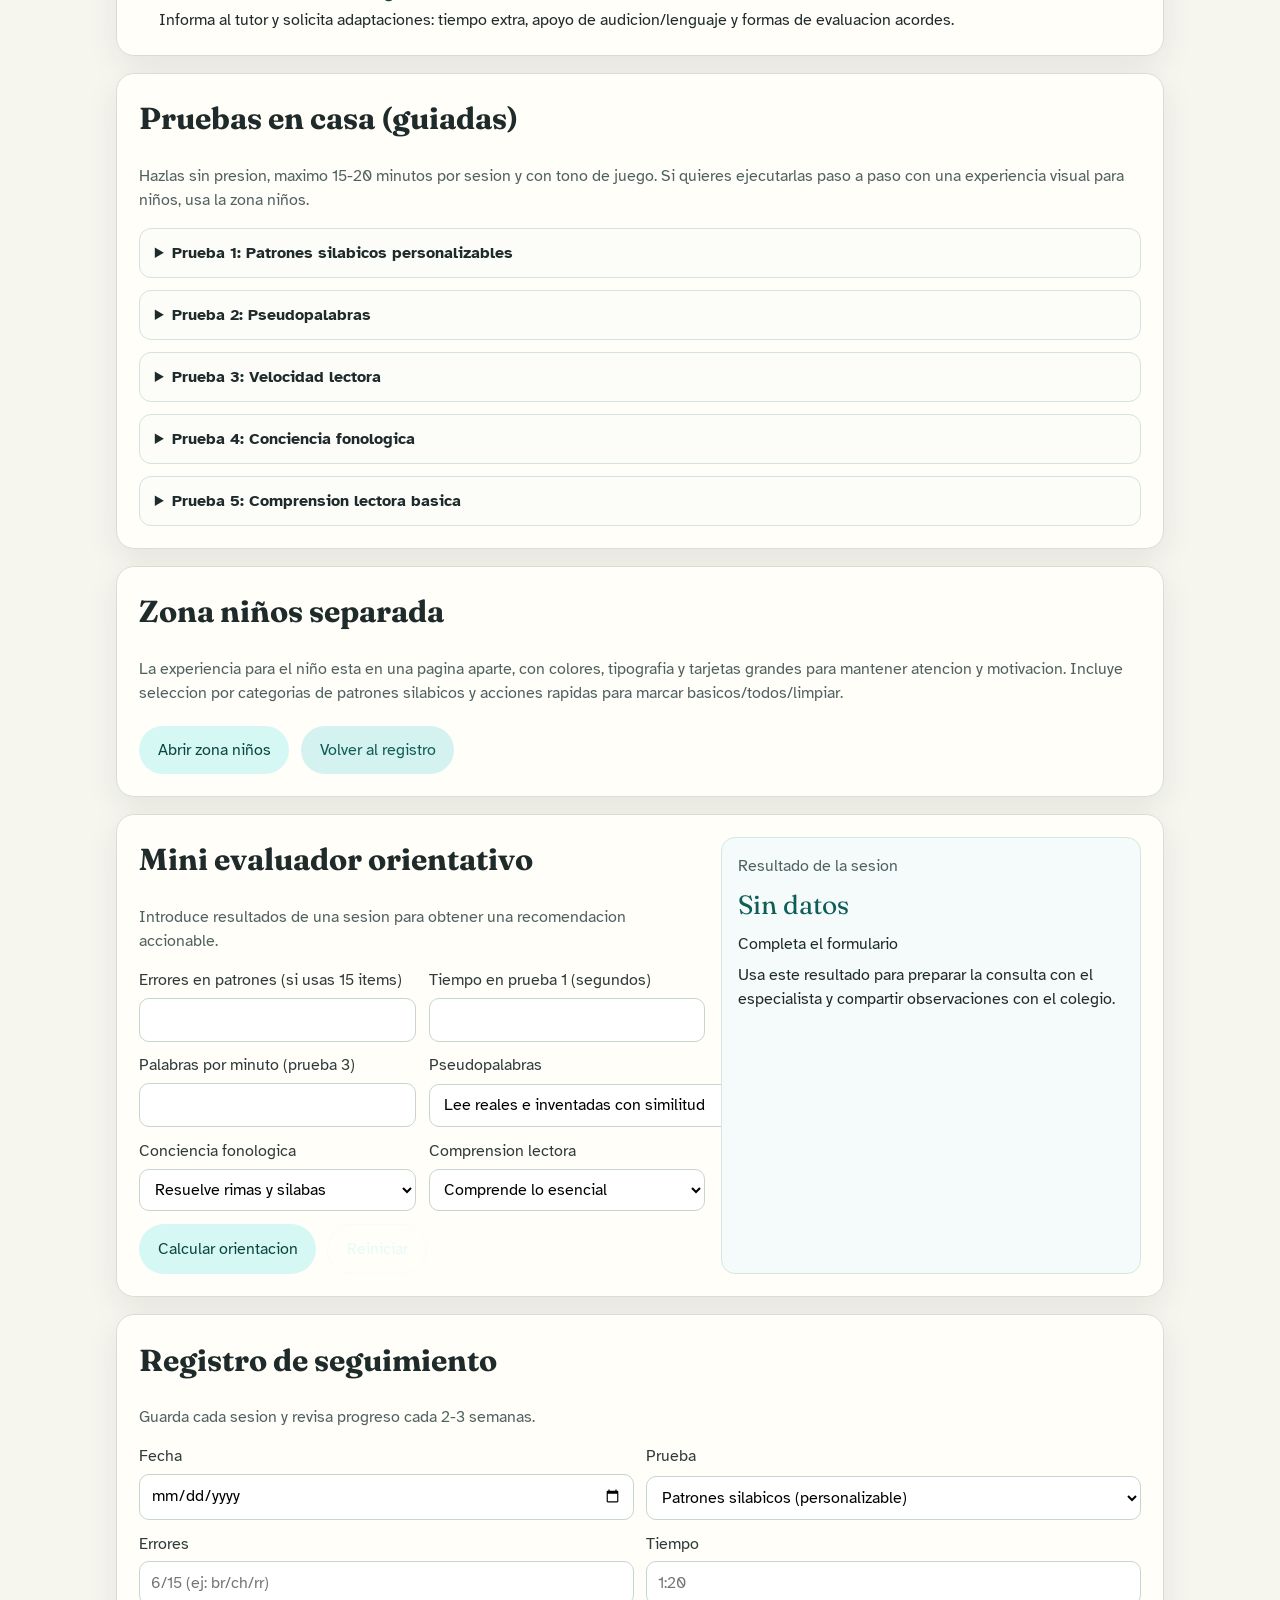
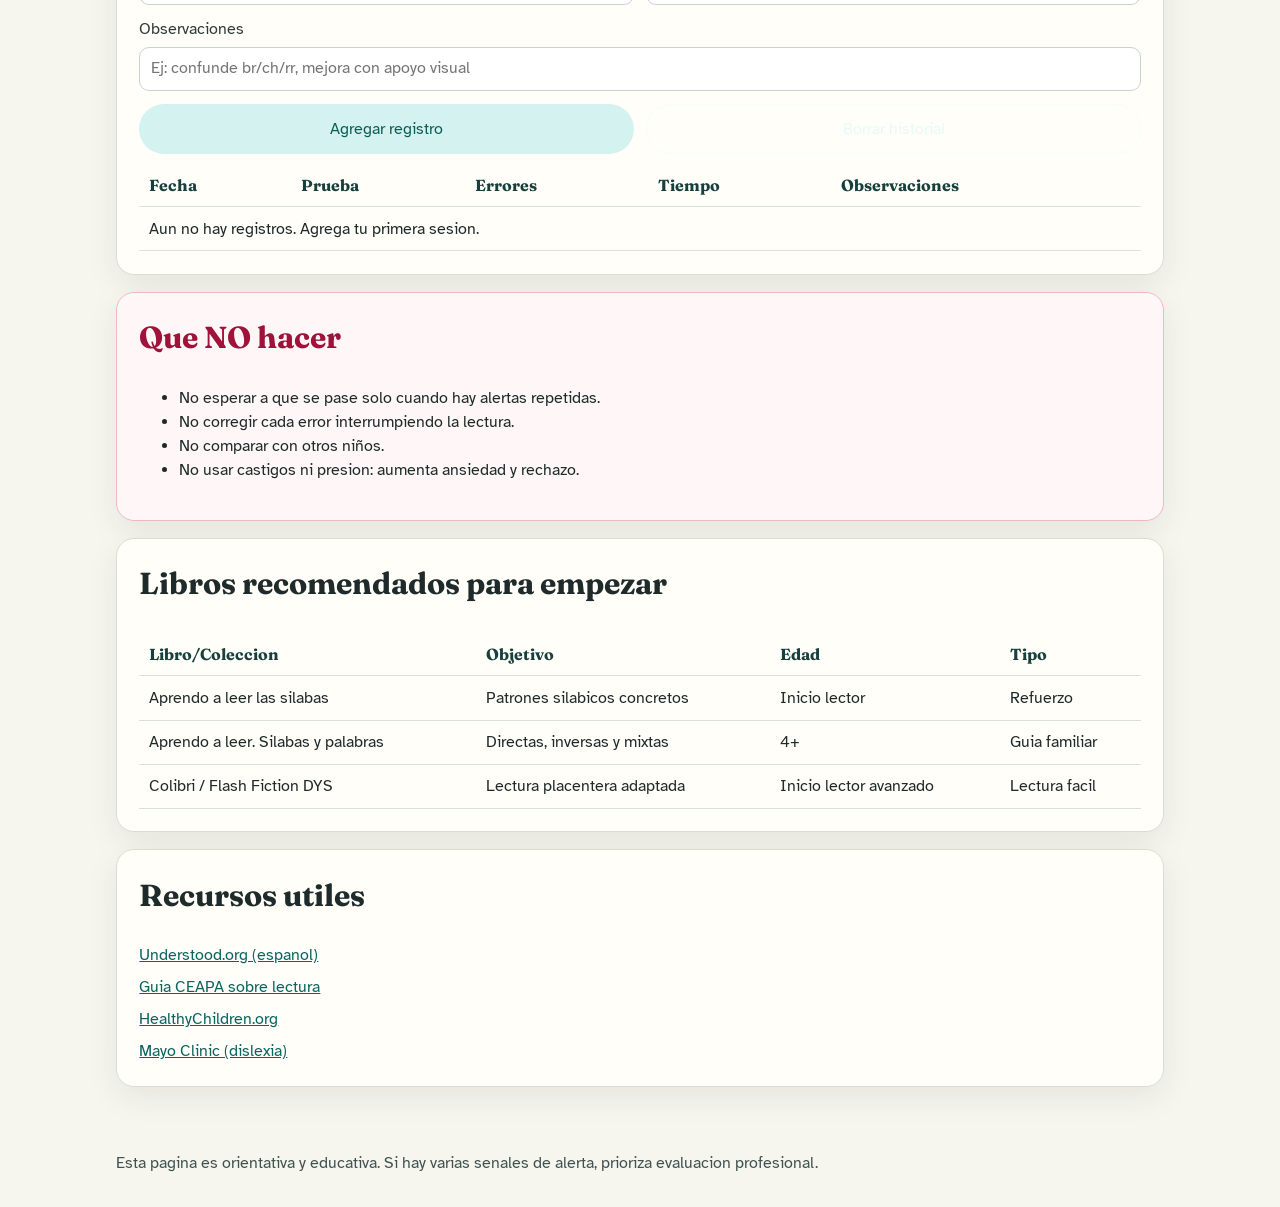
==== commit 3f5b3c43: "Expand syllabic patterns and sync parent guide content" ====
--- a/index.html
+++ b/index.html
@@ -6,7 +6,7 @@
     <title>Guia interactiva para inicio lector</title>
     <meta
       name="description"
-      content="Guia interactiva para familias: detectar senales en ninos que empiezan a leer, aplicar pruebas en casa y saber cuando acudir a evaluacion profesional."
+      content="Guia interactiva para familias: detectar senales en niños que empiezan a leer, aplicar pruebas en casa y saber cuando acudir a evaluacion profesional."
     />
     <link rel="preconnect" href="https://fonts.googleapis.com" />
     <link rel="preconnect" href="https://fonts.gstatic.com" crossorigin />
@@ -25,7 +25,7 @@
       <nav aria-label="Navegacion principal">
         <a href="#alertas">Alertas</a>
         <a href="#pruebas">Pruebas</a>
-        <a href="zona-ninos.html">Zona ninos</a>
+        <a href="zona-ninos.html">Zona niños</a>
         <a href="#evaluador">Evaluador</a>
         <a href="#recursos">Recursos</a>
       </nav>
@@ -35,7 +35,7 @@
       <section class="hero reveal" id="inicio">
         <p class="eyebrow">Lectura temprana con accion clara</p>
         <h1>
-          Entiende las dificultades de lectura en ninos que empiezan a leer y
+          Entiende las dificultades de lectura en niños que empiezan a leer y
           actua desde hoy
         </h1>
         <p>
@@ -49,7 +49,7 @@
           <a class="btn btn-secondary" href="#pasos">Ver plan paso a paso</a>
         </div>
         <p class="hero-kids-note">
-          Tip: usa la zona ninos en tablet o pantalla completa para una mejor experiencia.
+          Tip: usa la zona niños en tablet o pantalla completa para una mejor experiencia.
         </p>
       </section>
 
@@ -60,7 +60,8 @@
             <h3>Decodificacion fonologica</h3>
             <p>
               Puede costar asociar sonidos con letras y reconocer patrones como
-              <strong>al, el, il, ol, ul</strong> de forma automatica.
+              <strong>al, el, il, ol, ul</strong> y otros como
+              <strong>ar, an, br, ch, que, ia</strong> de forma automatica.
             </p>
           </article>
           <article class="card">
@@ -162,15 +163,16 @@
         <p class="section-intro">
           Hazlas sin presion, maximo 15-20 minutos por sesion y con tono de
           juego. Si quieres ejecutarlas paso a paso con una experiencia visual
-          para ninos, usa la zona ninos.
+          para niños, usa la zona niños.
         </p>
 
         <div class="accordion">
           <details>
-            <summary>Prueba 1: Patrones silabicos al-el-il-ol-ul</summary>
-            <p>
-              Usa 15 palabras. Senal de alerta: mas de 30% de errores o mas de
-              60 segundos con lectura silabeada.
+            <summary>Prueba 1: Patrones silabicos personalizables</summary>
+            <p>
+              En la zona niños puedes elegir grupos (inversas, final nasal,
+              final s, trabadas, digrafos y vocalicas). Senal de alerta: mas de
+              30% de errores o mas de 60 segundos con lectura silabeada.
             </p>
           </details>
           <details>
@@ -205,13 +207,15 @@
       </section>
 
       <section class="panel reveal" id="laboratorio">
-        <h2>Zona ninos separada</h2>
+        <h2>Zona niños separada</h2>
         <p class="section-intro">
-          La experiencia para el nino esta en una pagina aparte, con colores,
+          La experiencia para el niño esta en una pagina aparte, con colores,
           tipografia y tarjetas grandes para mantener atencion y motivacion.
+          Incluye seleccion por categorias de patrones silabicos y acciones
+          rapidas para marcar basicos/todos/limpiar.
         </p>
         <div class="hero-actions">
-          <a class="btn btn-primary" href="zona-ninos.html">Abrir zona ninos</a>
+          <a class="btn btn-primary" href="zona-ninos.html">Abrir zona niños</a>
           <a class="btn btn-tertiary" href="#registro">Volver al registro</a>
         </div>
       </section>
@@ -226,7 +230,7 @@
             </p>
             <form id="quickEval" class="eval-grid">
               <label>
-                Errores en patrones (0-15)
+                Errores en patrones (si usas 15 items)
                 <input type="number" min="0" max="15" id="errPatrones" required />
               </label>
               <label>
@@ -291,21 +295,24 @@
           <label>
             Prueba
             <select id="logTest" required>
-              <option value="Patrones">Patrones al-el-il-ol-ul</option>
+              <option value="Patrones">Patrones silabicos (personalizable)</option>
               <option value="Pseudopalabras">Pseudopalabras</option>
               <option value="Velocidad">Velocidad lectora</option>
               <option value="Conciencia fonologica">Conciencia fonologica</option>
               <option value="Comprension">Comprension lectora</option>
             </select>
           </label>
-          <label>Errores <input type="text" id="logErrors" placeholder="6/15" /></label>
+          <label>
+            Errores
+            <input type="text" id="logErrors" placeholder="6/15 (ej: br/ch/rr)" />
+          </label>
           <label>Tiempo <input type="text" id="logTime" placeholder="1:20" /></label>
           <label class="full">
             Observaciones
             <input
               type="text"
               id="logNotes"
-              placeholder="Ej: confunde el/il y se frustra al final"
+              placeholder="Ej: confunde br/ch/rr, mejora con apoyo visual"
             />
           </label>
           <button type="submit" class="btn btn-tertiary">Agregar registro</button>
@@ -333,7 +340,7 @@
         <ul>
           <li>No esperar a que se pase solo cuando hay alertas repetidas.</li>
           <li>No corregir cada error interrumpiendo la lectura.</li>
-          <li>No comparar con otros ninos.</li>
+          <li>No comparar con otros niños.</li>
           <li>No usar castigos ni presion: aumenta ansiedad y rechazo.</li>
         </ul>
       </section>
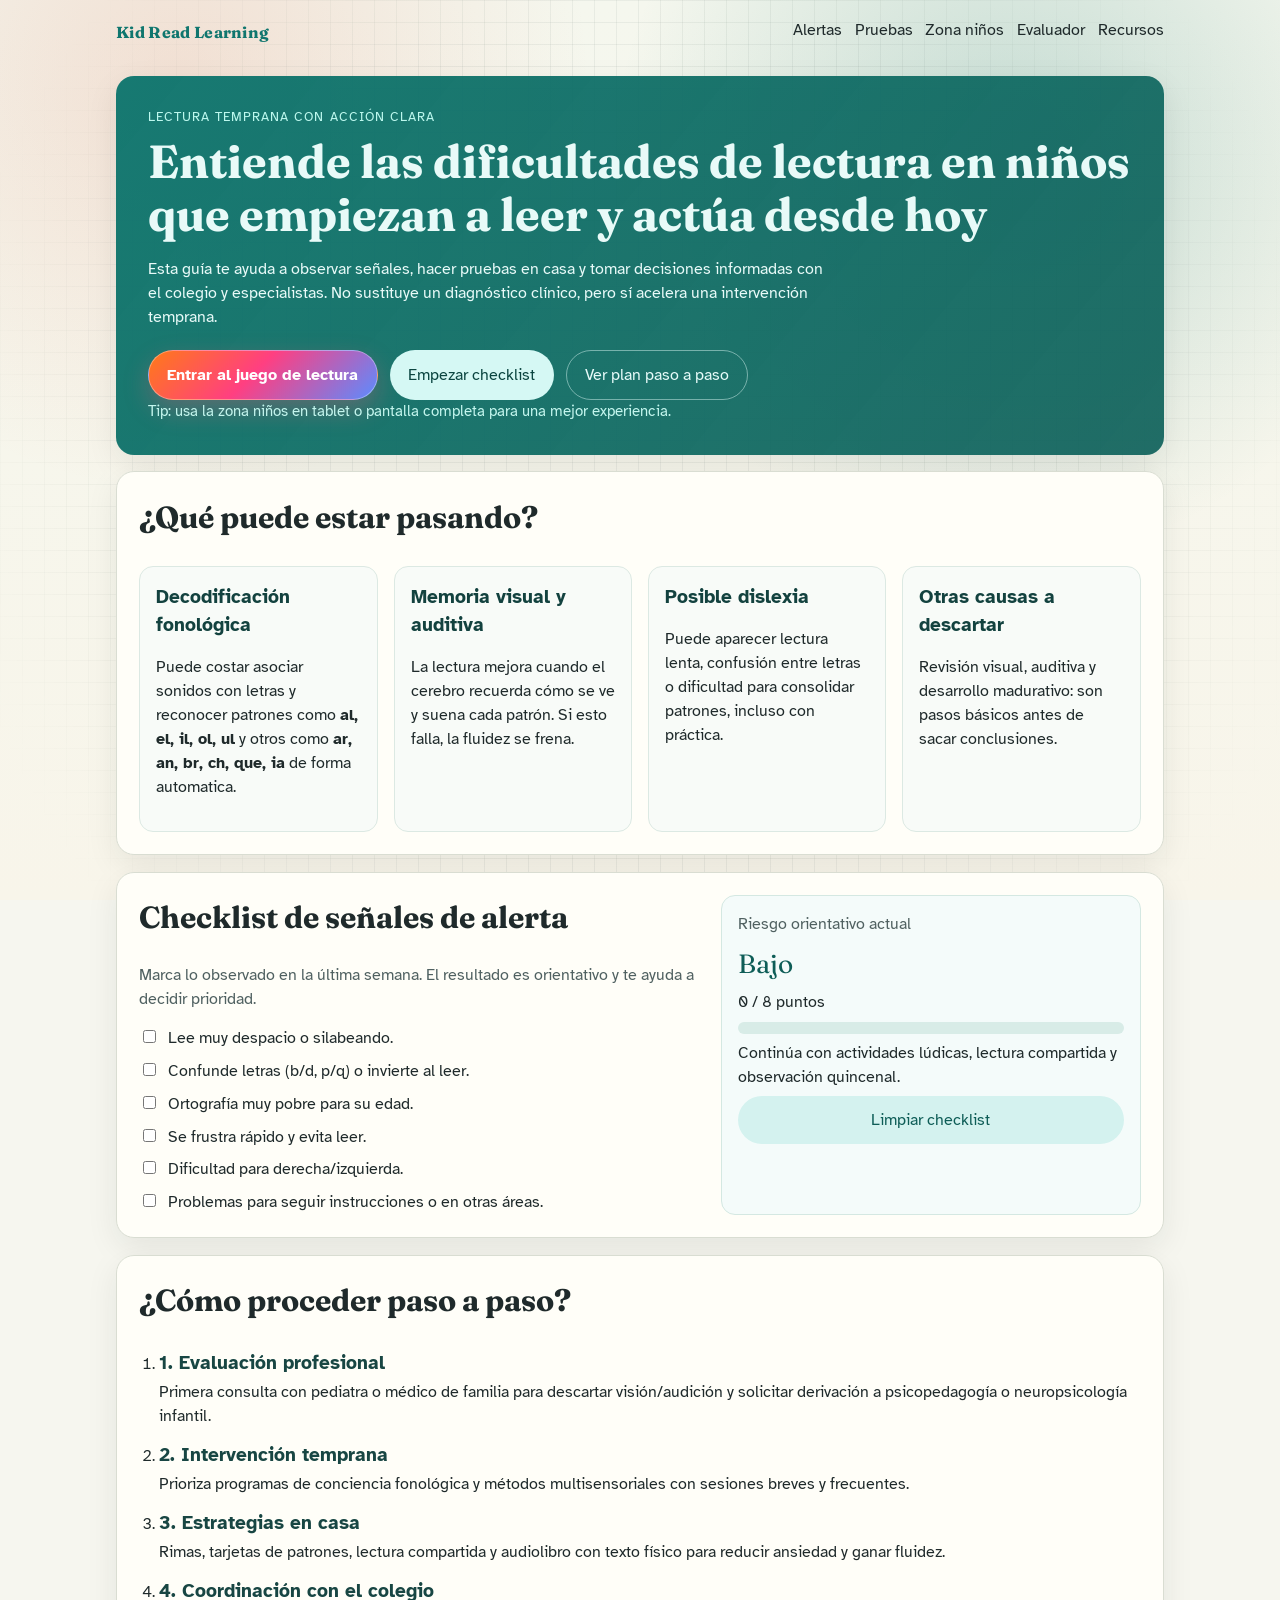
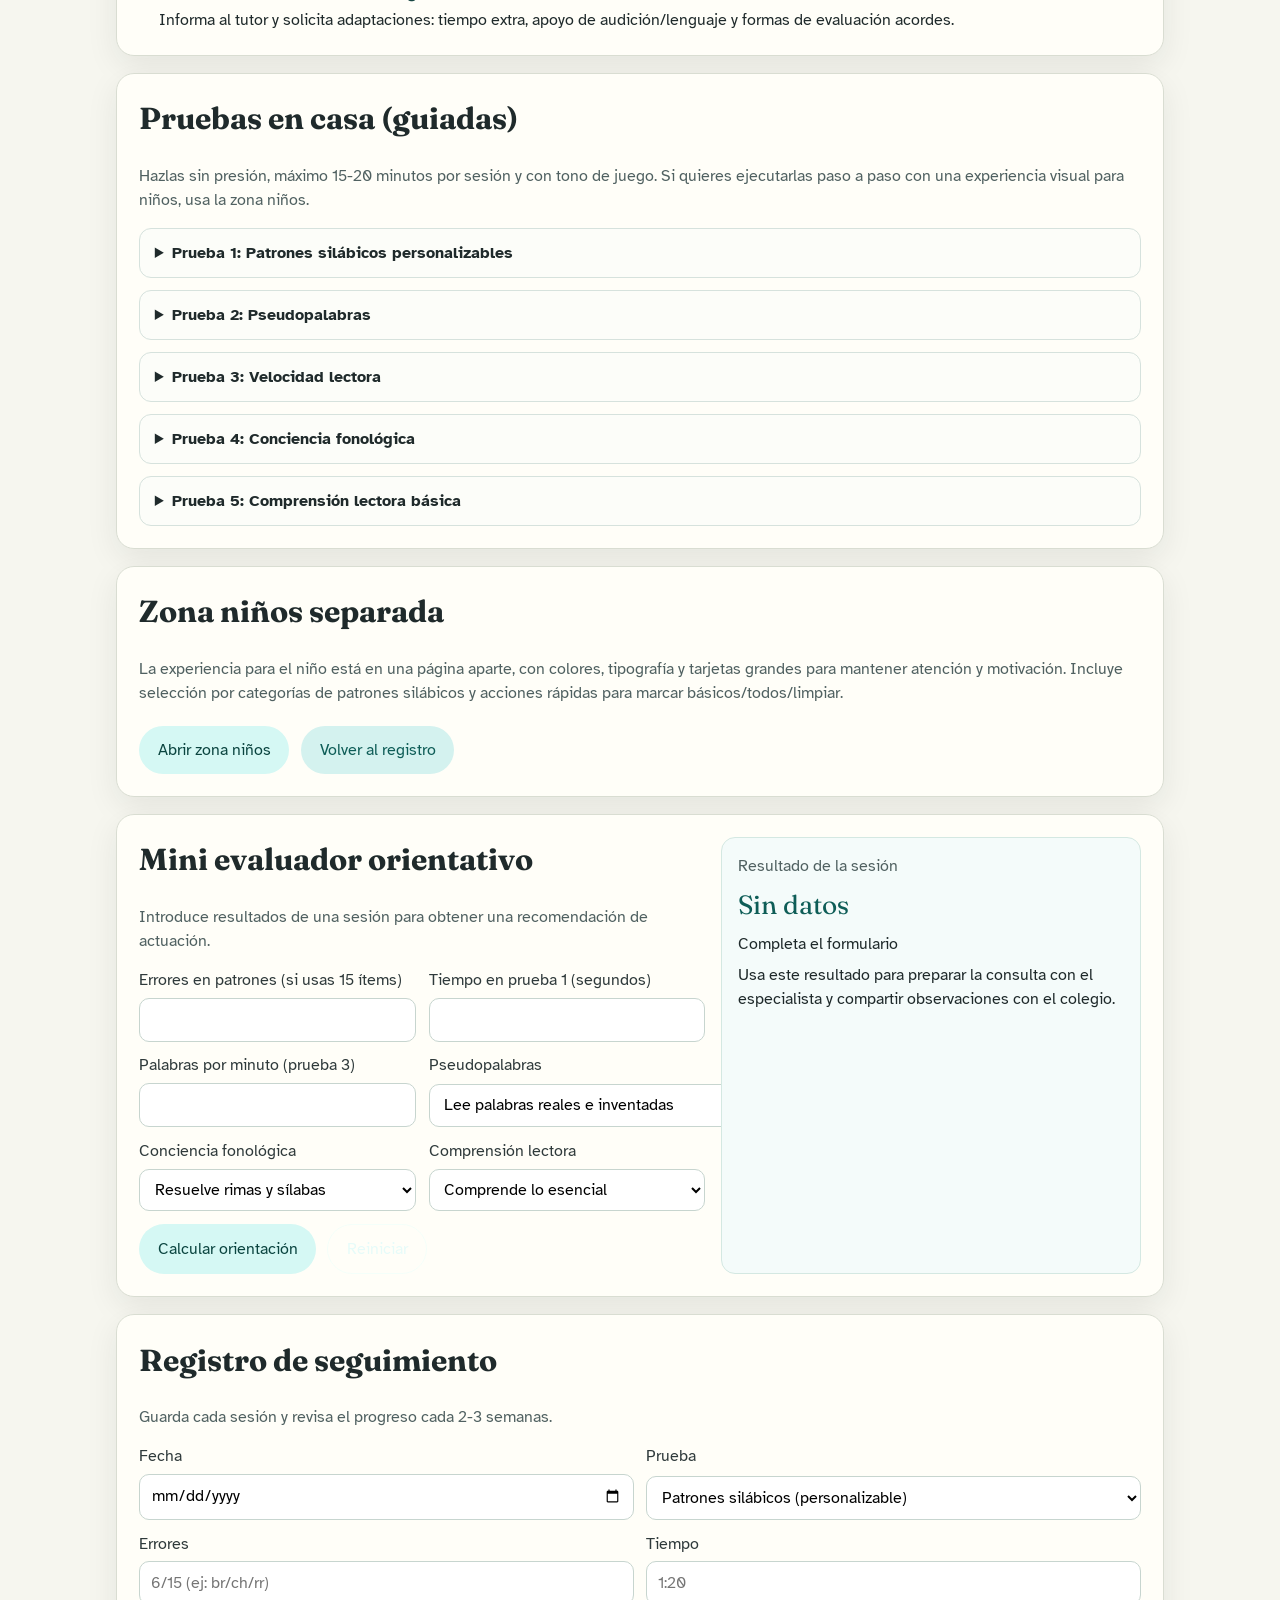
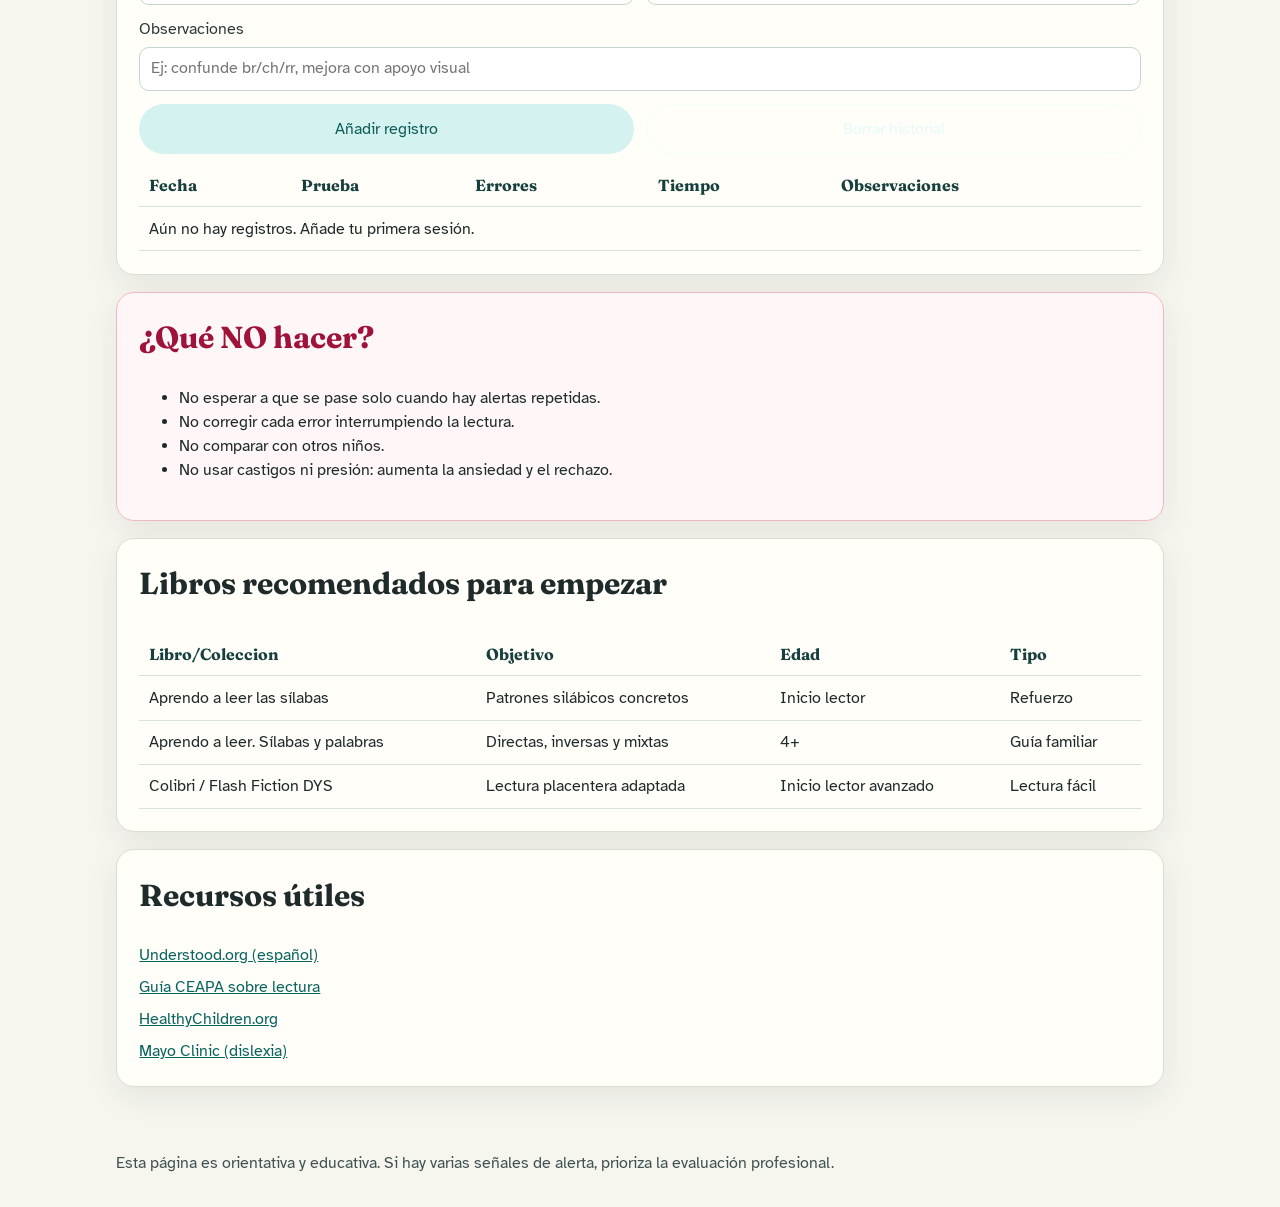
==== commit f687923a: "Fix texts to be correct in Spanish" ====
--- a/index.html
+++ b/index.html
@@ -3,10 +3,10 @@
   <head>
     <meta charset="UTF-8" />
     <meta name="viewport" content="width=device-width, initial-scale=1.0" />
-    <title>Guia interactiva para inicio lector</title>
+    <title>Guía interactiva para inicio lector</title>
     <meta
       name="description"
-      content="Guia interactiva para familias: detectar senales en niños que empiezan a leer, aplicar pruebas en casa y saber cuando acudir a evaluacion profesional."
+      content="Guía interactiva para familias: detectar señales en niños que empiezan a leer, aplicar pruebas en casa y saber cuándo acudir a evaluación profesional."
     />
     <link rel="preconnect" href="https://fonts.googleapis.com" />
     <link rel="preconnect" href="https://fonts.gstatic.com" crossorigin />
@@ -22,7 +22,7 @@
 
     <header class="topbar">
       <p class="brand">Kid Read Learning</p>
-      <nav aria-label="Navegacion principal">
+      <nav aria-label="Navegación principal">
         <a href="#alertas">Alertas</a>
         <a href="#pruebas">Pruebas</a>
         <a href="zona-ninos.html">Zona niños</a>
@@ -33,15 +33,15 @@
 
     <main>
       <section class="hero reveal" id="inicio">
-        <p class="eyebrow">Lectura temprana con accion clara</p>
+        <p class="eyebrow">Lectura temprana con acción clara</p>
         <h1>
           Entiende las dificultades de lectura en niños que empiezan a leer y
-          actua desde hoy
+          actúa desde hoy
         </h1>
         <p>
-          Esta guia te ayuda a observar senales, hacer pruebas en casa y tomar
+          Esta guía te ayuda a observar señales, hacer pruebas en casa y tomar
           decisiones informadas con el colegio y especialistas. No sustituye un
-          diagnostico clinico, pero si acelera una intervencion temprana.
+          diagnóstico clínico, pero sí acelera una intervención temprana.
         </p>
         <div class="hero-actions">
           <a class="btn btn-kids" href="zona-ninos.html">Entrar al juego de lectura</a>
@@ -54,10 +54,10 @@
       </section>
 
       <section class="panel reveal" id="entender">
-        <h2>Que puede estar pasando</h2>
+        <h2>¿Qué puede estar pasando?</h2>
         <div class="grid cards-4">
           <article class="card">
-            <h3>Decodificacion fonologica</h3>
+            <h3>Decodificación fonológica</h3>
             <p>
               Puede costar asociar sonidos con letras y reconocer patrones como
               <strong>al, el, il, ol, ul</strong> y otros como
@@ -67,22 +67,22 @@
           <article class="card">
             <h3>Memoria visual y auditiva</h3>
             <p>
-              La lectura mejora cuando el cerebro recuerda como se ve y suena
-              cada patron. Si esto falla, la fluidez se frena.
+              La lectura mejora cuando el cerebro recuerda cómo se ve y suena
+              cada patrón. Si esto falla, la fluidez se frena.
             </p>
           </article>
           <article class="card">
             <h3>Posible dislexia</h3>
             <p>
-              Puede aparecer lectura lenta, confusion entre letras o dificultad
-              para consolidar patrones, incluso con practica.
+              Puede aparecer lectura lenta, confusión entre letras o dificultad
+              para consolidar patrones, incluso con práctica.
             </p>
           </article>
           <article class="card">
             <h3>Otras causas a descartar</h3>
             <p>
-              Revision visual, auditiva y desarrollo madurativo: son pasos
-              basicos antes de sacar conclusiones.
+              Revisión visual, auditiva y desarrollo madurativo: son pasos
+              básicos antes de sacar conclusiones.
             </p>
           </article>
         </div>
@@ -91,18 +91,18 @@
       <section class="panel reveal" id="alertas">
         <div class="split">
           <div>
-            <h2>Checklist de senales de alerta</h2>
+            <h2>Checklist de señales de alerta</h2>
             <p class="section-intro">
-              Marca lo observado en la ultima semana. El resultado es
+              Marca lo observado en la última semana. El resultado es
               orientativo y te ayuda a decidir prioridad.
             </p>
             <form id="alertChecklist" class="stack" aria-label="Checklist de alertas">
               <label><input type="checkbox" value="2" /> Lee muy despacio o silabeando.</label>
               <label><input type="checkbox" value="2" /> Confunde letras (b/d, p/q) o invierte al leer.</label>
-              <label><input type="checkbox" value="1" /> Ortografia muy pobre para su edad.</label>
-              <label><input type="checkbox" value="1" /> Se frustra rapido y evita leer.</label>
+              <label><input type="checkbox" value="1" /> Ortografía muy pobre para su edad.</label>
+              <label><input type="checkbox" value="1" /> Se frustra rápido y evita leer.</label>
               <label><input type="checkbox" value="1" /> Dificultad para derecha/izquierda.</label>
-              <label><input type="checkbox" value="1" /> Problemas para seguir instrucciones o en otras areas.</label>
+              <label><input type="checkbox" value="1" /> Problemas para seguir instrucciones o en otras áreas.</label>
             </form>
           </div>
 
@@ -114,7 +114,7 @@
               <span id="checklistMeter"></span>
             </div>
             <p class="result-message" id="checklistMessage">
-              Continua con actividades ludicas y observacion quincenal.
+              Continúa con actividades lúdicas y observación quincenal.
             </p>
             <button type="button" class="btn btn-tertiary" id="clearChecklist">
               Limpiar checklist
@@ -124,20 +124,20 @@
       </section>
 
       <section class="panel reveal" id="pasos">
-        <h2>Como proceder paso a paso</h2>
+        <h2>¿Cómo proceder paso a paso?</h2>
         <ol class="timeline">
           <li>
-            <h3>1. Evaluacion profesional</h3>
-            <p>
-              Primera consulta con pediatra o medico de familia para descartar
-              vision/audicion y solicitar derivacion a psicopedagogia o
-              neuropsicologia infantil.
+            <h3>1. Evaluación profesional</h3>
+            <p>
+              Primera consulta con pediatra o médico de familia para descartar
+              visión/audición y solicitar derivación a psicopedagogía o
+              neuropsicología infantil.
             </p>
           </li>
           <li>
-            <h3>2. Intervencion temprana</h3>
-            <p>
-              Prioriza programas de conciencia fonologica y metodos
+            <h3>2. Intervención temprana</h3>
+            <p>
+              Prioriza programas de conciencia fonológica y métodos
               multisensoriales con sesiones breves y frecuentes.
             </p>
           </li>
@@ -145,14 +145,14 @@
             <h3>3. Estrategias en casa</h3>
             <p>
               Rimas, tarjetas de patrones, lectura compartida y audiolibro con
-              texto fisico para reducir ansiedad y ganar fluidez.
+              texto físico para reducir ansiedad y ganar fluidez.
             </p>
           </li>
           <li>
-            <h3>4. Coordinacion con colegio</h3>
+            <h3>4. Coordinación con el colegio</h3>
             <p>
               Informa al tutor y solicita adaptaciones: tiempo extra, apoyo de
-              audicion/lenguaje y formas de evaluacion acordes.
+              audición/lenguaje y formas de evaluación acordes.
             </p>
           </li>
         </ol>
@@ -161,25 +161,25 @@
       <section class="panel reveal" id="pruebas">
         <h2>Pruebas en casa (guiadas)</h2>
         <p class="section-intro">
-          Hazlas sin presion, maximo 15-20 minutos por sesion y con tono de
+          Hazlas sin presión, máximo 15-20 minutos por sesión y con tono de
           juego. Si quieres ejecutarlas paso a paso con una experiencia visual
           para niños, usa la zona niños.
         </p>
 
         <div class="accordion">
           <details>
-            <summary>Prueba 1: Patrones silabicos personalizables</summary>
+            <summary>Prueba 1: Patrones silábicos personalizables</summary>
             <p>
               En la zona niños puedes elegir grupos (inversas, final nasal,
-              final s, trabadas, digrafos y vocalicas). Senal de alerta: mas de
-              30% de errores o mas de 60 segundos con lectura silabeada.
+              final s, trabadas, dígrafos y vocálicas). Señal de alerta: más de
+              30% de errores o más de 60 segundos con lectura silabeada.
             </p>
           </details>
           <details>
             <summary>Prueba 2: Pseudopalabras</summary>
             <p>
               Mezcla palabras reales e inventadas. Si solo lee conocidas, puede
-              haber dificultad en conversion grafema-fonema.
+              haber dificultad en la conversión grafema-fonema.
             </p>
           </details>
           <details>
@@ -190,17 +190,17 @@
             </p>
           </details>
           <details>
-            <summary>Prueba 4: Conciencia fonologica</summary>
-            <p>
-              Evalua rimas, segmentacion y omision de silabas. Dificultades
-              repetidas sugieren base fonologica fragil.
+            <summary>Prueba 4: Conciencia fonológica</summary>
+            <p>
+              Evalúa rimas, segmentación y omisión de sílabas. Dificultades
+              repetidas sugieren una base fonológica frágil.
             </p>
           </details>
           <details>
-            <summary>Prueba 5: Comprension lectora basica</summary>
+            <summary>Prueba 5: Comprensión lectora básica</summary>
             <p>
               Lee 3-4 frases y haz 2-3 preguntas de contenido. Si lee sin
-              comprender, revisa enfoque de intervencion.
+              comprender, revisa el enfoque de intervención.
             </p>
           </details>
         </div>
@@ -209,10 +209,10 @@
       <section class="panel reveal" id="laboratorio">
         <h2>Zona niños separada</h2>
         <p class="section-intro">
-          La experiencia para el niño esta en una pagina aparte, con colores,
-          tipografia y tarjetas grandes para mantener atencion y motivacion.
-          Incluye seleccion por categorias de patrones silabicos y acciones
-          rapidas para marcar basicos/todos/limpiar.
+          La experiencia para el niño está en una página aparte, con colores,
+          tipografía y tarjetas grandes para mantener atención y motivación.
+          Incluye selección por categorías de patrones silábicos y acciones
+          rápidas para marcar básicos/todos/limpiar.
         </p>
         <div class="hero-actions">
           <a class="btn btn-primary" href="zona-ninos.html">Abrir zona niños</a>
@@ -225,12 +225,12 @@
           <div>
             <h2>Mini evaluador orientativo</h2>
             <p class="section-intro">
-              Introduce resultados de una sesion para obtener una recomendacion
-              accionable.
+              Introduce resultados de una sesión para obtener una recomendación
+              de actuación.
             </p>
             <form id="quickEval" class="eval-grid">
               <label>
-                Errores en patrones (si usas 15 items)
+                Errores en patrones (si usas 15 ítems)
                 <input type="number" min="0" max="15" id="errPatrones" required />
               </label>
               <label>
@@ -244,37 +244,37 @@
               <label>
                 Pseudopalabras
                 <select id="pseudo" required>
-                  <option value="ok">Lee reales e inventadas con similitud</option>
-                  <option value="partial">Le cuesta varias inventadas</option>
+                  <option value="ok">Lee palabras reales e inventadas</option>
+                  <option value="partial">Le cuestan varias inventadas</option>
                   <option value="block">Se bloquea casi siempre con inventadas</option>
                 </select>
               </label>
               <label>
-                Conciencia fonologica
+                Conciencia fonológica
                 <select id="fono" required>
-                  <option value="ok">Resuelve rimas y silabas</option>
+                  <option value="ok">Resuelve rimas y sílabas</option>
                   <option value="partial">Falla en algunas tareas</option>
-                  <option value="block">Falla en la mayoria</option>
+                  <option value="block">Falla en la mayoría</option>
                 </select>
               </label>
               <label>
-                Comprension lectora
+                Comprensión lectora
                 <select id="comprension" required>
                   <option value="ok">Comprende lo esencial</option>
-                  <option value="partial">Comprension parcial</option>
+                  <option value="partial">Comprensión parcial</option>
                   <option value="low">Casi no comprende</option>
                 </select>
               </label>
 
               <div class="actions-row">
-                <button class="btn btn-primary" type="submit">Calcular orientacion</button>
+                <button class="btn btn-primary" type="submit">Calcular orientación</button>
                 <button class="btn btn-secondary" type="button" id="resetEval">Reiniciar</button>
               </div>
             </form>
           </div>
 
           <aside class="result-card" aria-live="polite">
-            <p class="result-label">Resultado de la sesion</p>
+            <p class="result-label">Resultado de la sesión</p>
             <p class="result-level" id="evalLevel">Sin datos</p>
             <p class="result-score" id="evalScore">Completa el formulario</p>
             <p class="result-message" id="evalMessage">
@@ -288,18 +288,18 @@
       <section class="panel reveal" id="registro">
         <h2>Registro de seguimiento</h2>
         <p class="section-intro">
-          Guarda cada sesion y revisa progreso cada 2-3 semanas.
+          Guarda cada sesión y revisa el progreso cada 2-3 semanas.
         </p>
         <form id="logForm" class="log-form">
           <label>Fecha <input type="date" id="logDate" required /></label>
           <label>
             Prueba
             <select id="logTest" required>
-              <option value="Patrones">Patrones silabicos (personalizable)</option>
+              <option value="Patrones">Patrones silábicos (personalizable)</option>
               <option value="Pseudopalabras">Pseudopalabras</option>
               <option value="Velocidad">Velocidad lectora</option>
-              <option value="Conciencia fonologica">Conciencia fonologica</option>
-              <option value="Comprension">Comprension lectora</option>
+              <option value="Conciencia fonológica">Conciencia fonológica</option>
+              <option value="Comprensión">Comprensión lectora</option>
             </select>
           </label>
           <label>
@@ -315,7 +315,7 @@
               placeholder="Ej: confunde br/ch/rr, mejora con apoyo visual"
             />
           </label>
-          <button type="submit" class="btn btn-tertiary">Agregar registro</button>
+          <button type="submit" class="btn btn-tertiary">Añadir registro</button>
           <button type="button" class="btn btn-secondary" id="clearLogs">Borrar historial</button>
         </form>
 
@@ -336,12 +336,12 @@
       </section>
 
       <section class="panel panel-warning reveal" id="no-hacer">
-        <h2>Que NO hacer</h2>
+        <h2>¿Qué NO hacer?</h2>
         <ul>
           <li>No esperar a que se pase solo cuando hay alertas repetidas.</li>
           <li>No corregir cada error interrumpiendo la lectura.</li>
           <li>No comparar con otros niños.</li>
-          <li>No usar castigos ni presion: aumenta ansiedad y rechazo.</li>
+          <li>No usar castigos ni presión: aumenta la ansiedad y el rechazo.</li>
         </ul>
       </section>
 
@@ -359,22 +359,22 @@
             </thead>
             <tbody>
               <tr>
-                <td>Aprendo a leer las silabas</td>
-                <td>Patrones silabicos concretos</td>
+                <td>Aprendo a leer las sílabas</td>
+                <td>Patrones silábicos concretos</td>
                 <td>Inicio lector</td>
                 <td>Refuerzo</td>
               </tr>
               <tr>
-                <td>Aprendo a leer. Silabas y palabras</td>
+                <td>Aprendo a leer. Sílabas y palabras</td>
                 <td>Directas, inversas y mixtas</td>
                 <td>4+</td>
-                <td>Guia familiar</td>
+                <td>Guía familiar</td>
               </tr>
               <tr>
                 <td>Colibri / Flash Fiction DYS</td>
                 <td>Lectura placentera adaptada</td>
                 <td>Inicio lector avanzado</td>
-                <td>Lectura facil</td>
+                <td>Lectura fácil</td>
               </tr>
             </tbody>
           </table>
@@ -382,10 +382,10 @@
       </section>
 
       <section class="panel reveal" id="recursos">
-        <h2>Recursos utiles</h2>
+        <h2>Recursos útiles</h2>
         <div class="resources">
-          <a href="https://www.understood.org/es-mx/articles/child-trouble-reading" target="_blank" rel="noreferrer">Understood.org (espanol)</a>
-          <a href="https://ceapa.es/wp-content/uploads/2021/02/DIFICULTADES-DE-APRENDIZAJE-RELACIONADAS-CON-LA-LECTURA.pdf" target="_blank" rel="noreferrer">Guia CEAPA sobre lectura</a>
+          <a href="https://www.understood.org/es-mx/articles/child-trouble-reading" target="_blank" rel="noreferrer">Understood.org (español)</a>
+          <a href="https://ceapa.es/wp-content/uploads/2021/02/DIFICULTADES-DE-APRENDIZAJE-RELACIONADAS-CON-LA-LECTURA.pdf" target="_blank" rel="noreferrer">Guía CEAPA sobre lectura</a>
           <a href="https://www.healthychildren.org/Spanish/health-issues/conditions/learning-disabilities/Paginas/reading-disorders-what-parents-need-to-know.aspx" target="_blank" rel="noreferrer">HealthyChildren.org</a>
           <a href="https://www.mayoclinic.org/es/diseases-conditions/dyslexia/symptoms-causes/syc-20353552" target="_blank" rel="noreferrer">Mayo Clinic (dislexia)</a>
         </div>
@@ -394,8 +394,8 @@
 
     <footer>
       <p>
-        Esta pagina es orientativa y educativa. Si hay varias senales de alerta,
-        prioriza evaluacion profesional.
+        Esta página es orientativa y educativa. Si hay varias señales de alerta,
+        prioriza la evaluación profesional.
       </p>
     </footer>
 
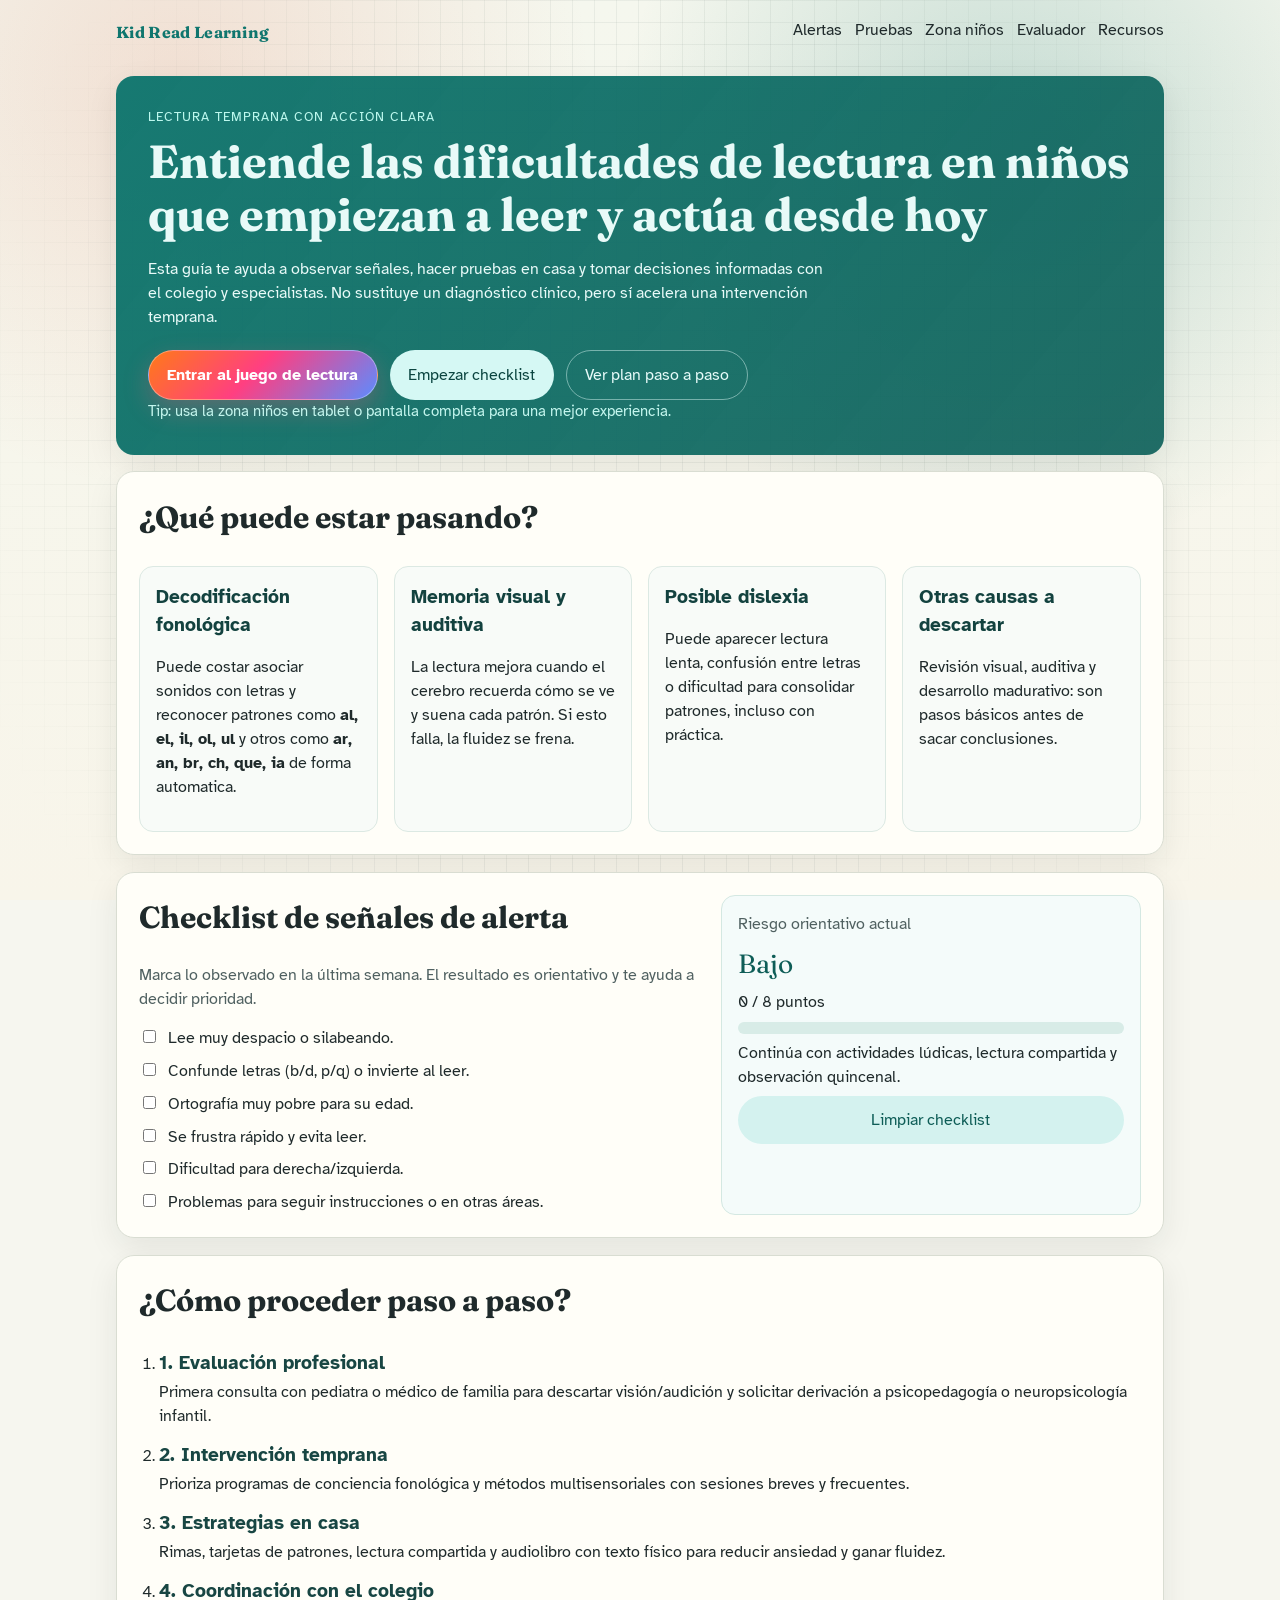
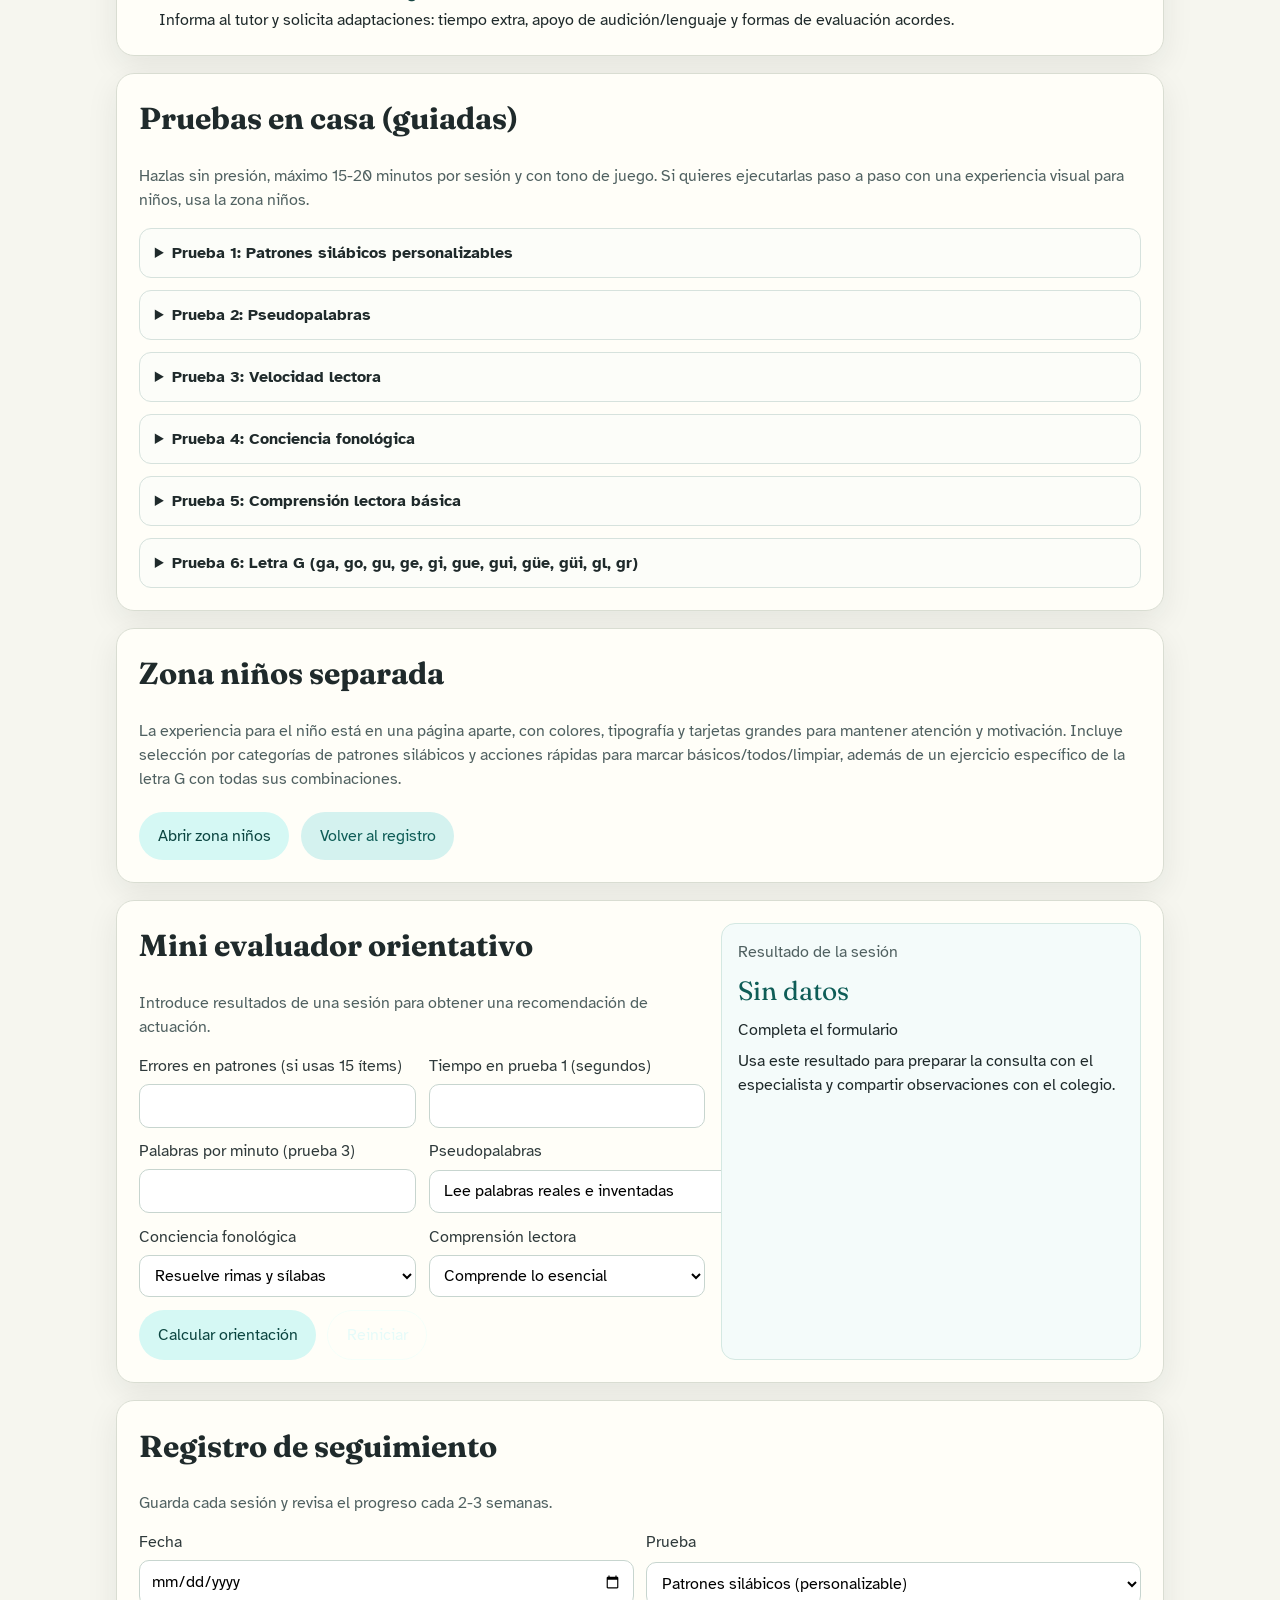
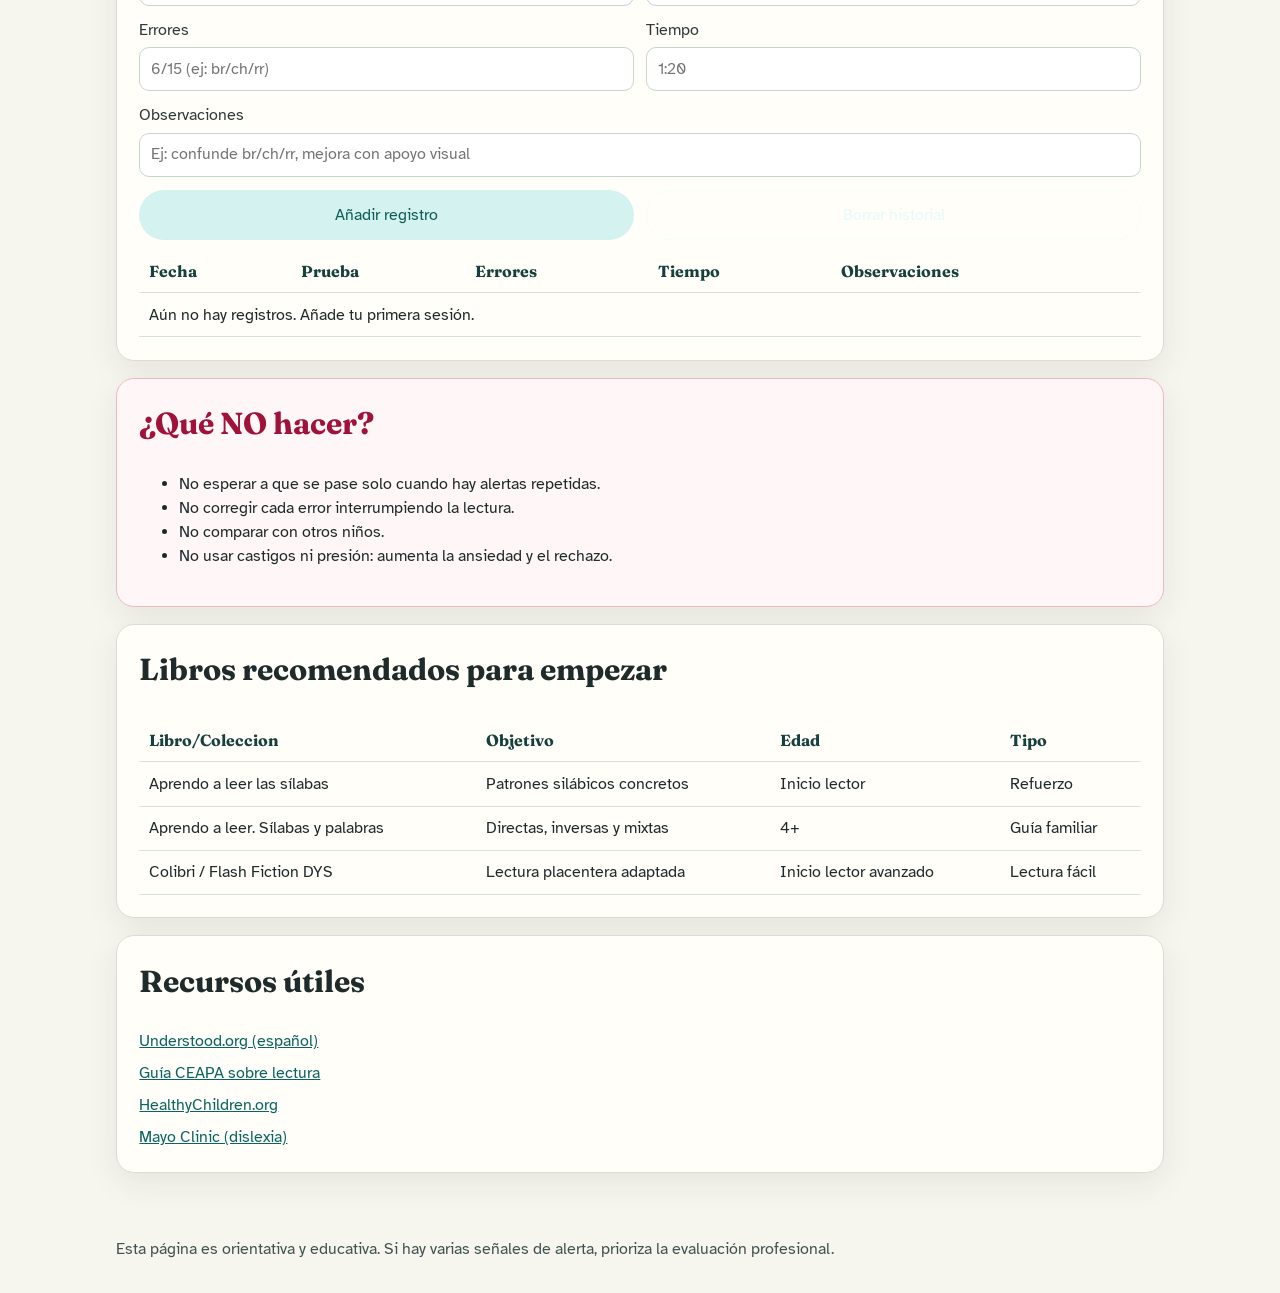
==== commit ffdd8a8f: "Add letra G practice mode (ga, go, gu, ge, gi, gue, gui, güe, güi, gl, gr)" ====
--- a/index.html
+++ b/index.html
@@ -203,6 +203,16 @@
               comprender, revisa el enfoque de intervención.
             </p>
           </details>
+          <details>
+            <summary>Prueba 6: Letra G (ga, go, gu, ge, gi, gue, gui, güe, güi, gl, gr)</summary>
+            <p>
+              Refuerza todas las combinaciones de la G. Puedes elegir
+              subcategorías: g suave (ga/go/gu), g fuerte (ge/gi), u muda
+              (gue/gui), diéresis (güe/güi) y trabadas con la G (gl/gr). La
+              letra se resalta en pantalla para que el niño la identifique al
+              leer.
+            </p>
+          </details>
         </div>
       </section>
 
@@ -212,7 +222,8 @@
           La experiencia para el niño está en una página aparte, con colores,
           tipografía y tarjetas grandes para mantener atención y motivación.
           Incluye selección por categorías de patrones silábicos y acciones
-          rápidas para marcar básicos/todos/limpiar.
+          rápidas para marcar básicos/todos/limpiar, además de un ejercicio
+          específico de la letra G con todas sus combinaciones.
         </p>
         <div class="hero-actions">
           <a class="btn btn-primary" href="zona-ninos.html">Abrir zona niños</a>
@@ -300,6 +311,7 @@
               <option value="Velocidad">Velocidad lectora</option>
               <option value="Conciencia fonológica">Conciencia fonológica</option>
               <option value="Comprensión">Comprensión lectora</option>
+              <option value="Letra G">Letra G (ga, go, gu, ge, gi, gue, gui, güe, güi)</option>
             </select>
           </label>
           <label>
